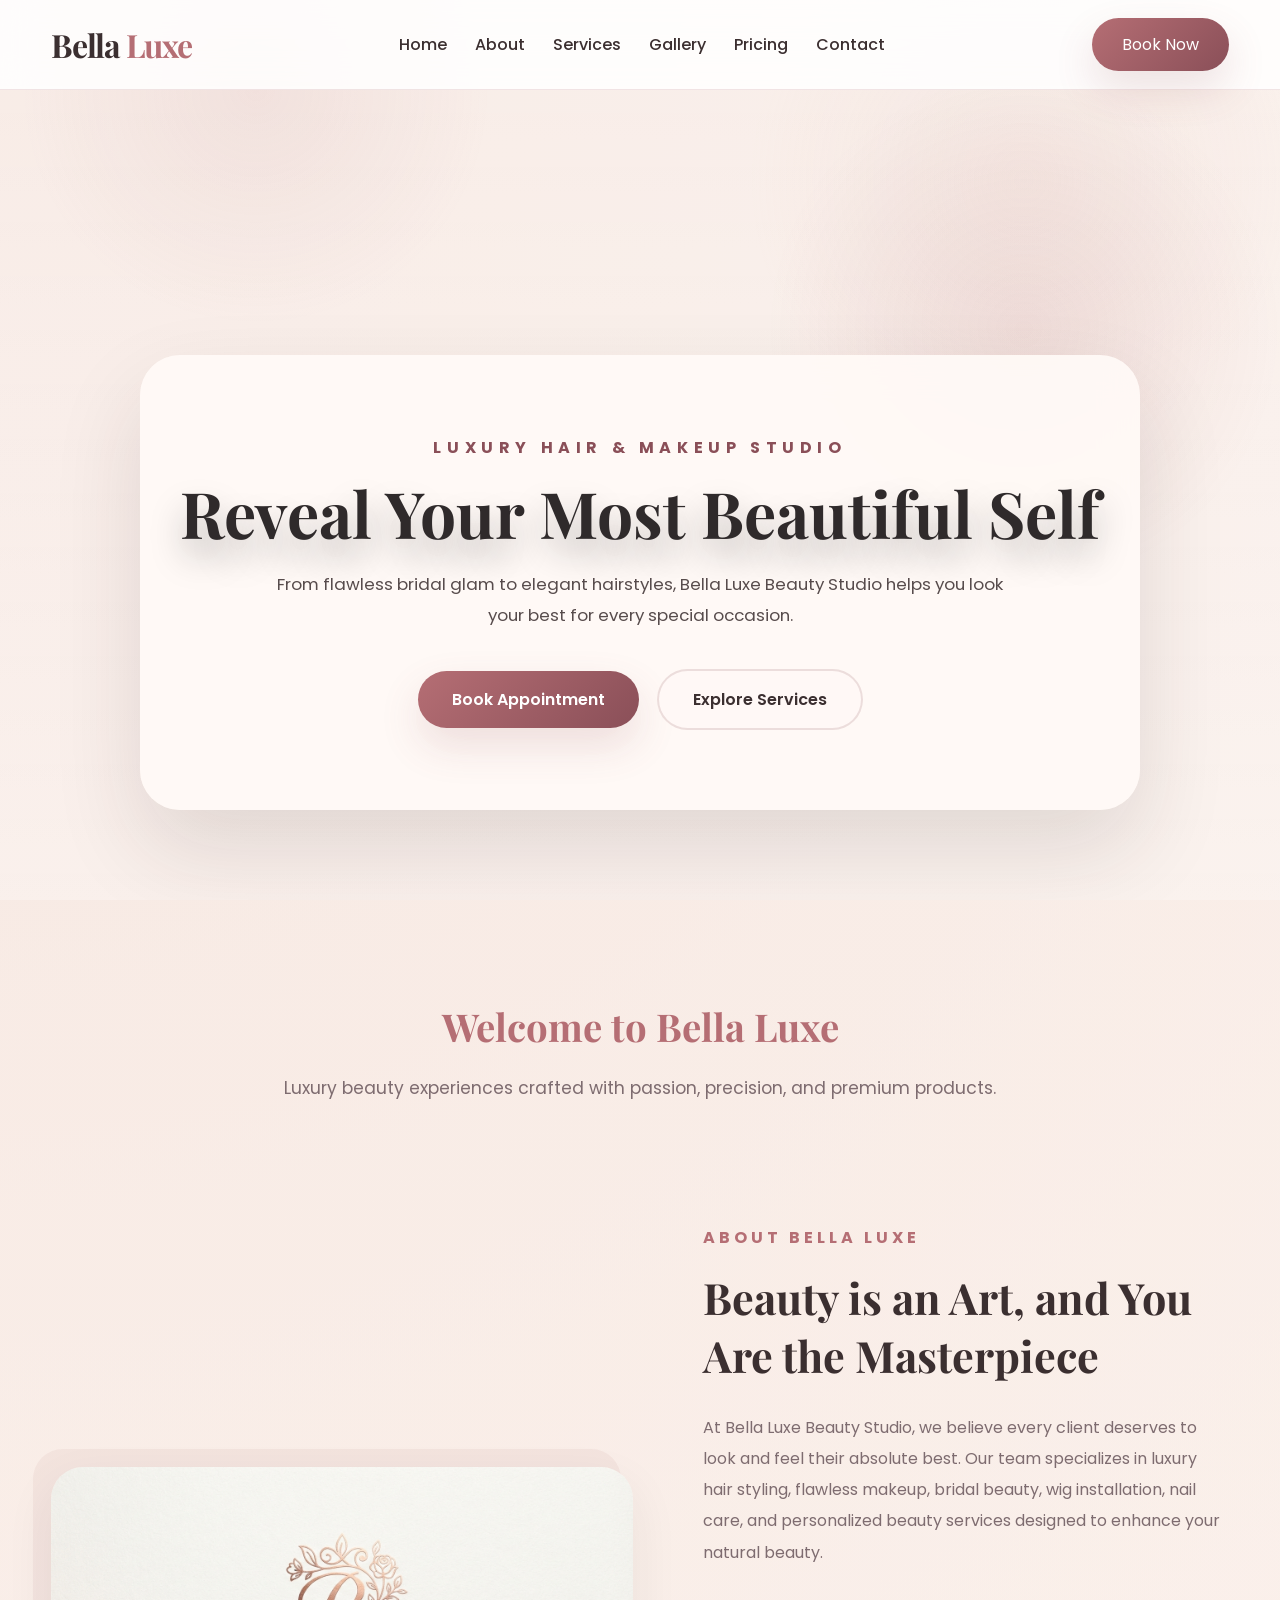
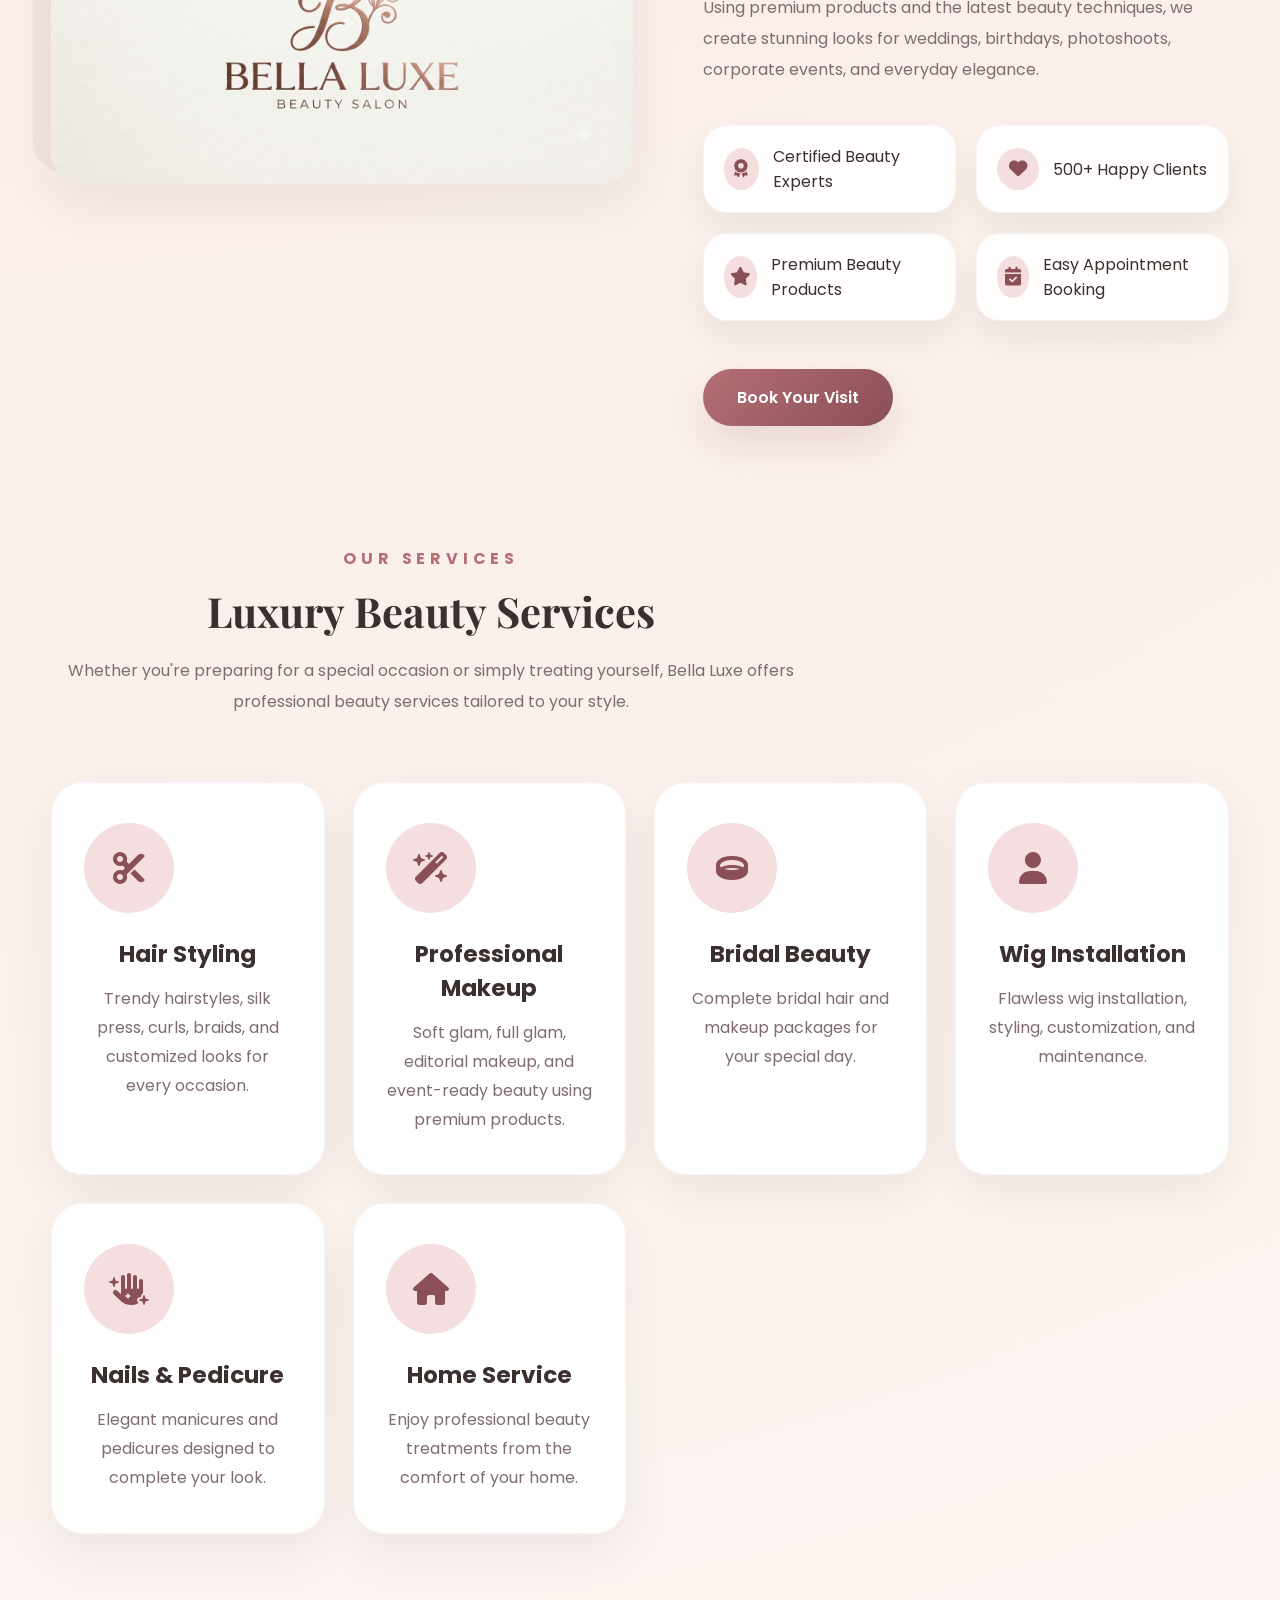
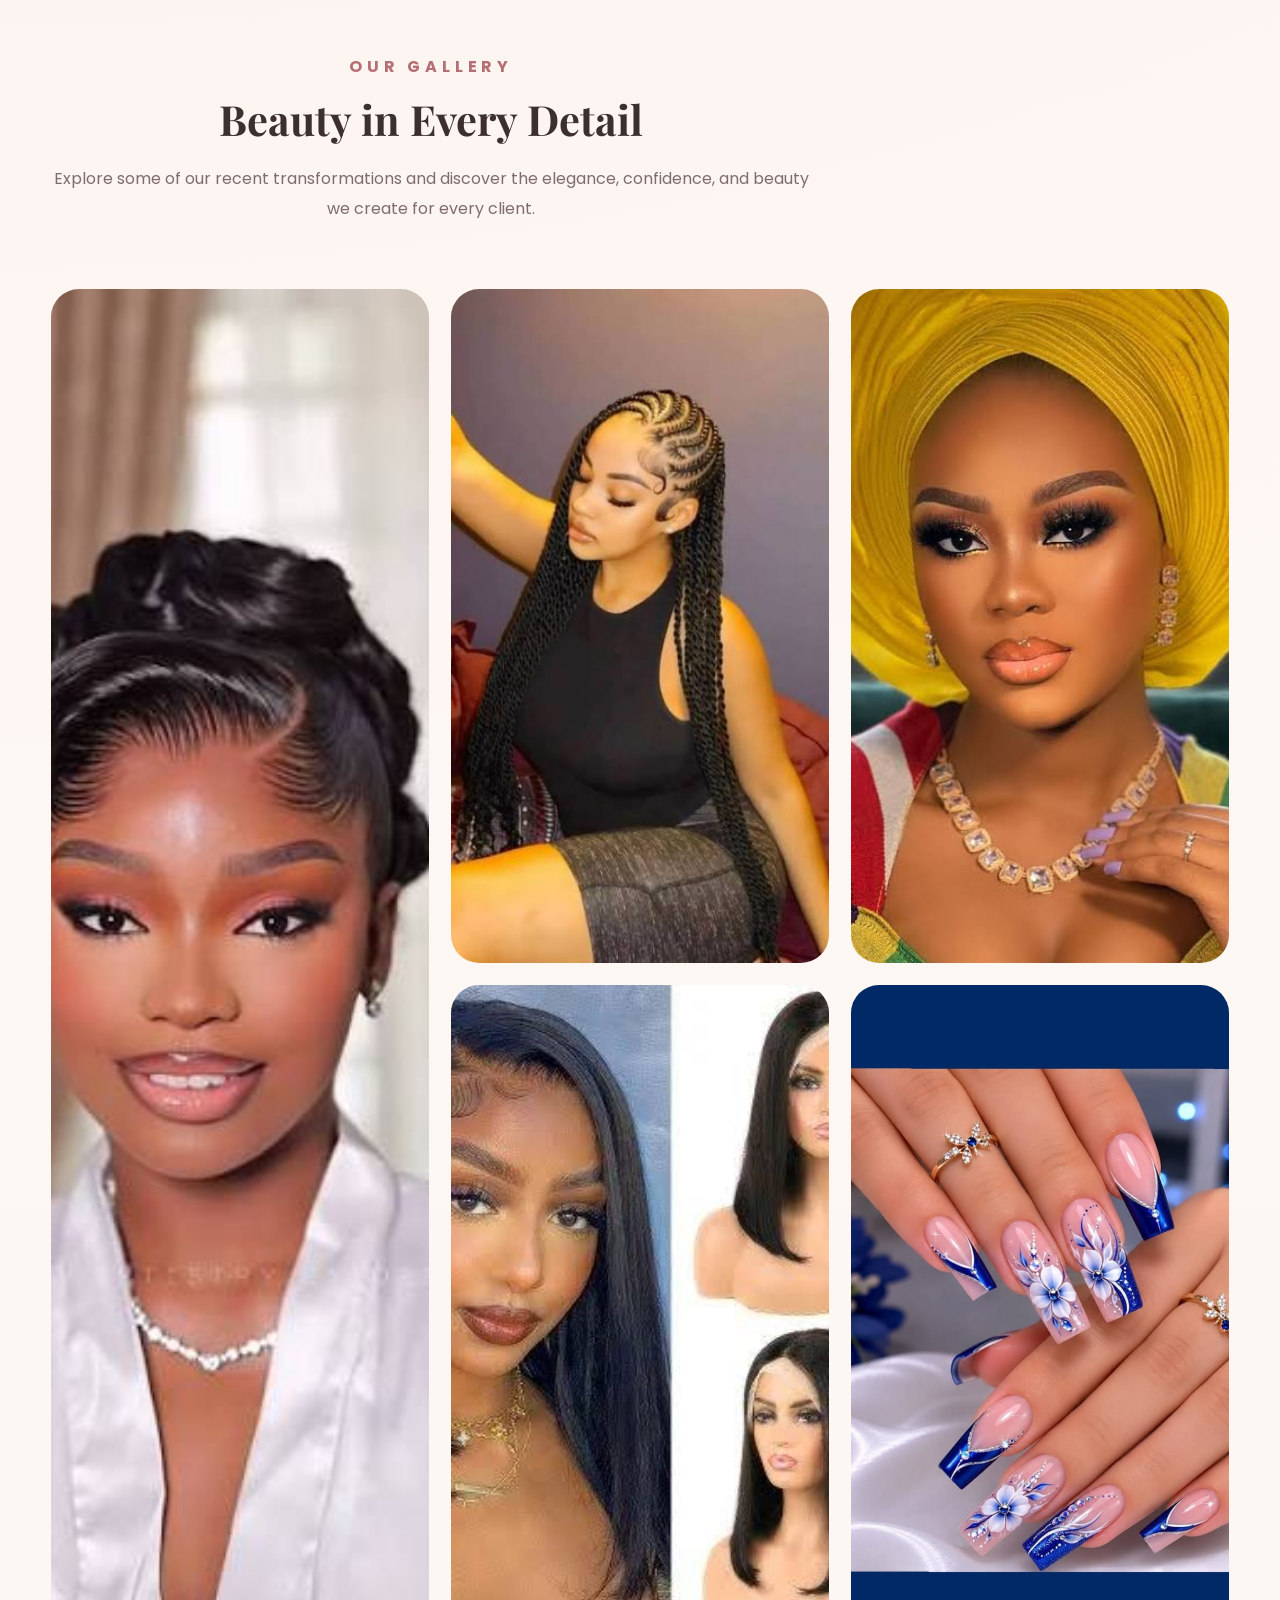
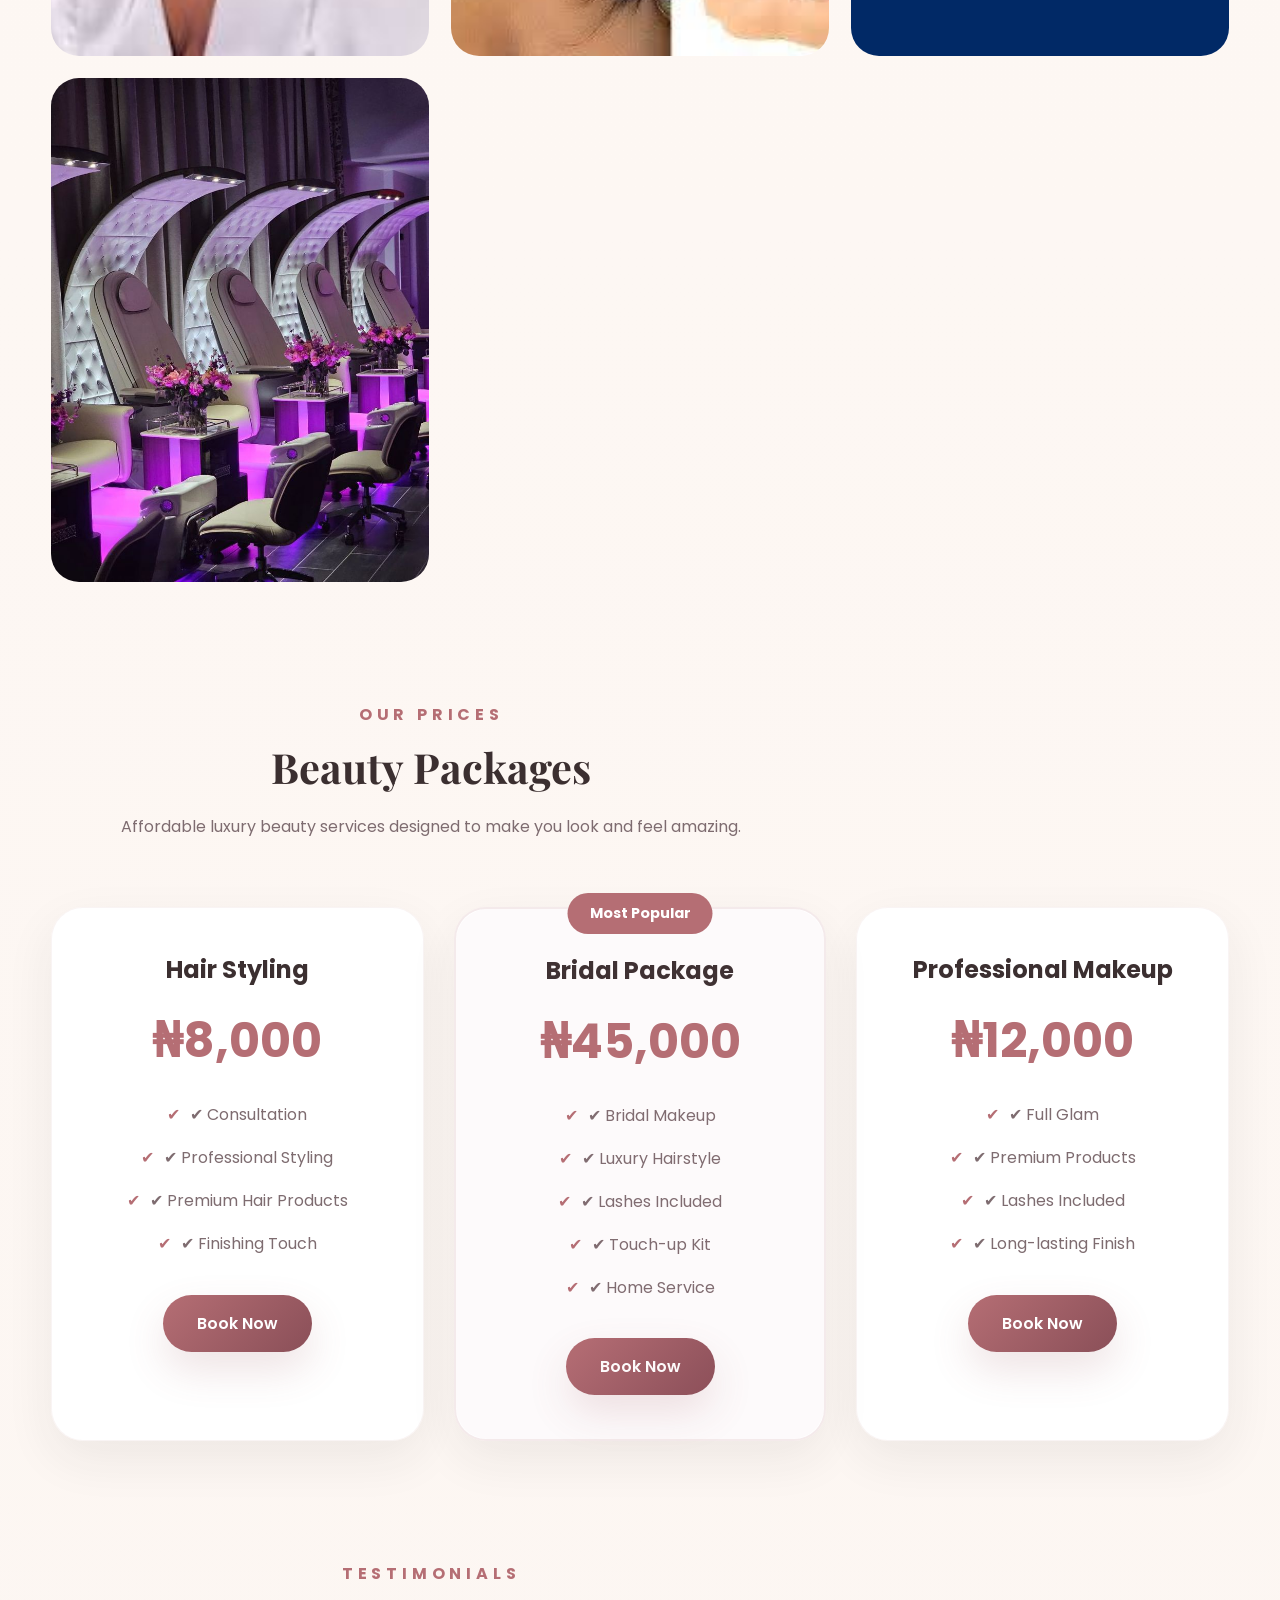
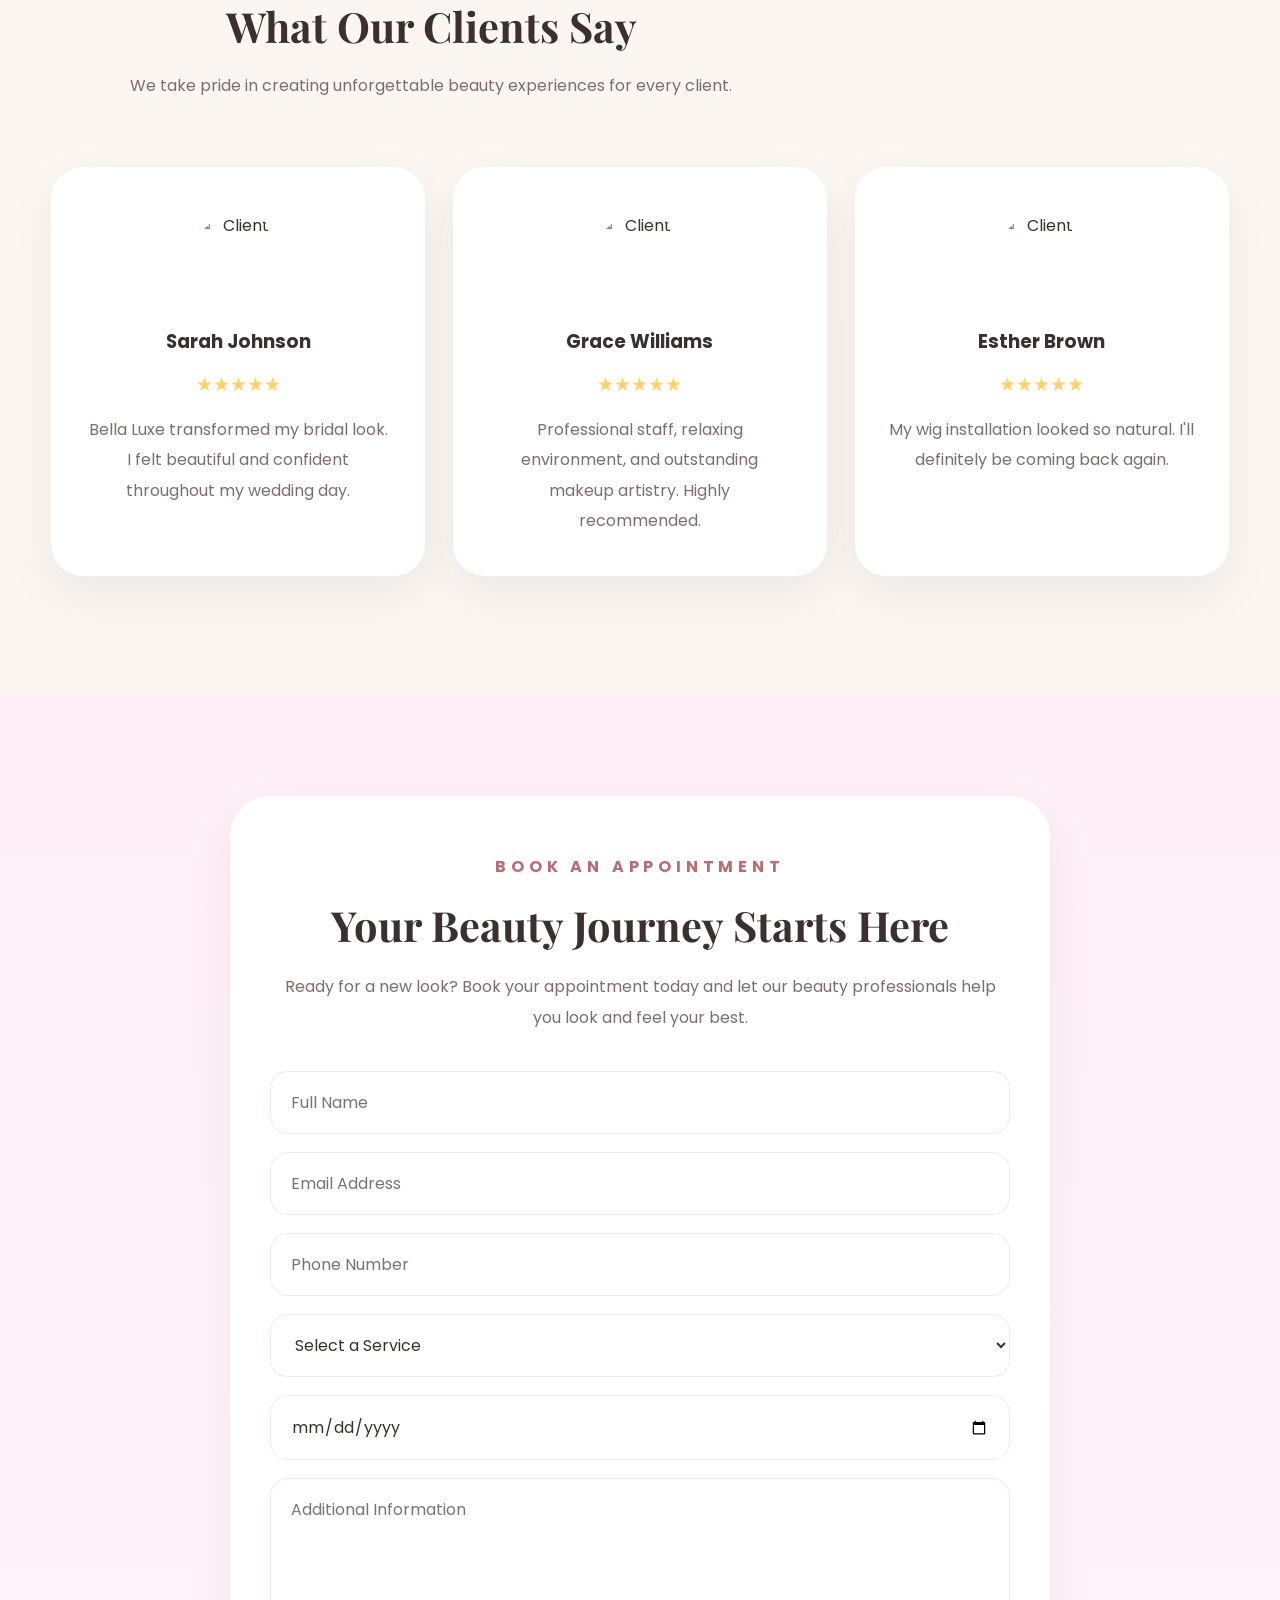
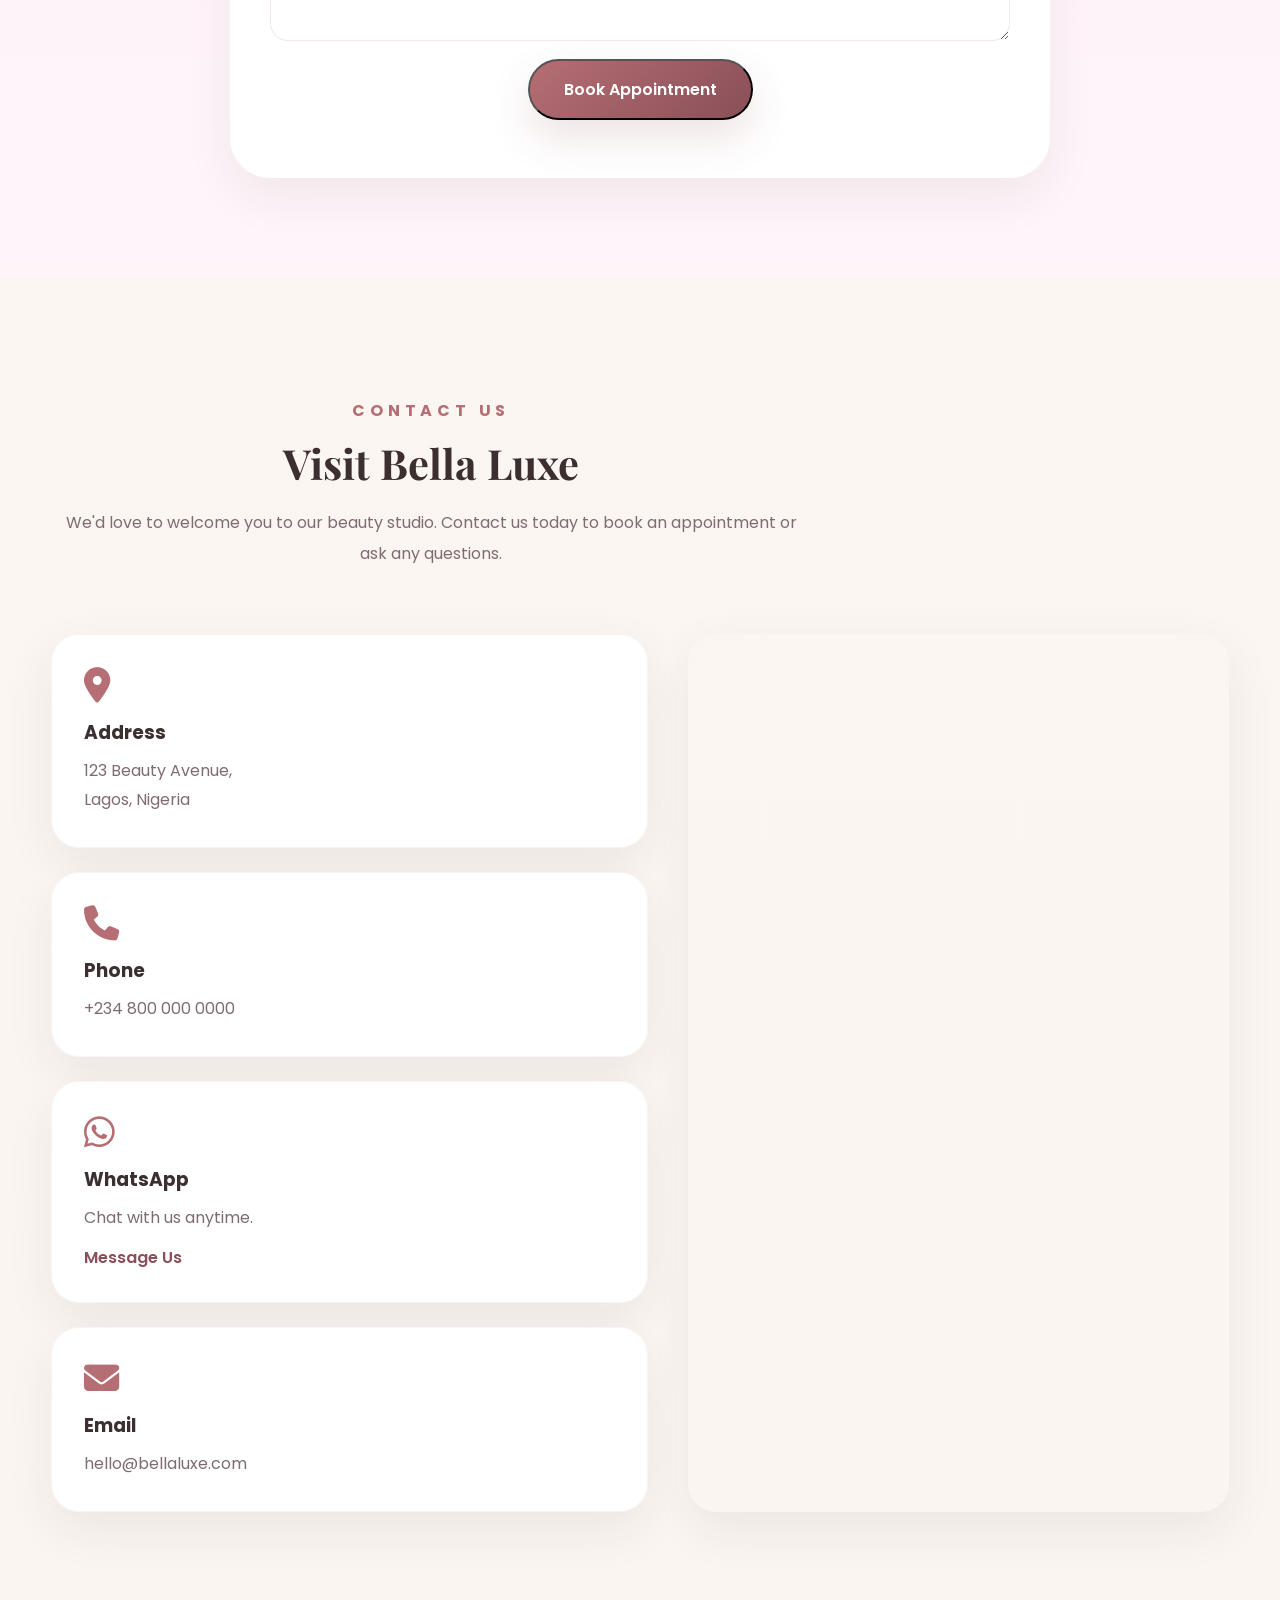
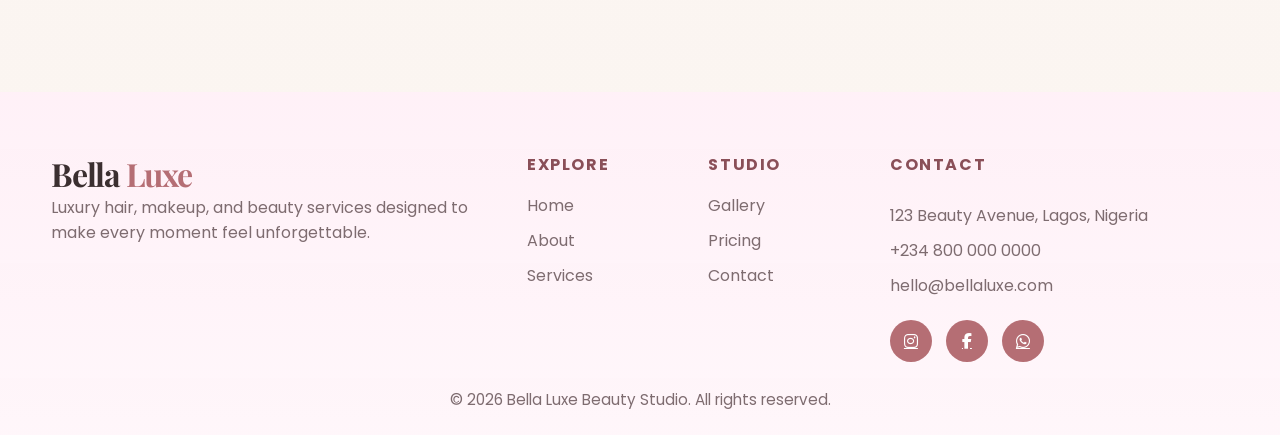
==== index.html @ d99e4353 "Initial commit" ====
<!DOCTYPE html>
<html lang="en">
<head>
    <meta charset="UTF-8">
    <meta name="viewport" content="width=device-width, initial-scale=1.0">

    <title>Bella Luxe Beauty Studio | Hair & Makeup</title>

    <!-- Google Fonts -->
    <link rel="preconnect" href="https://fonts.googleapis.com">
    <link rel="preconnect" href="https://fonts.gstatic.com" crossorigin>

    <link href="https://fonts.googleapis.com/css2?family=Playfair+Display:wght@600;700&family=Poppins:wght@300;400;500;600&display=swap" rel="stylesheet">

    <!-- Font Awesome Icons -->
    <link rel="stylesheet"
    href="https://cdnjs.cloudflare.com/ajax/libs/font-awesome/6.7.2/css/all.min.css">

    <!-- CSS -->
    <link rel="stylesheet" href="css/style.css">
</head>

<body>

<!-- ================= NAVIGATION ================= -->

<header>

<nav class="navbar">

<div class="logo">
    Bella <span>Luxe</span>
</div>

<ul class="nav-links">

<li><a href="index.html">Home</a></li>

<li><a href="about.html">About</a></li>

<li><a href="services.html">Services</a></li>

<li><a href="gallery.html">Gallery</a></li>

<li><a href="pricing.html">Pricing</a></li>

<li><a href="contact.html">Contact</a></li>

</ul>

<a href="contact.html" class="book-btn">
Book Now
</a>

</nav>

</header>

<!-- ================= HERO ================= -->

<section class="hero">

<div class="overlay"></div>

<div class="hero-content">

<h3>Luxury Hair & Makeup Studio</h3>

<h1>
Reveal Your Most Beautiful Self
</h1>

<p>

From flawless bridal glam to elegant hairstyles,
Bella Luxe Beauty Studio helps you look your
best for every special occasion.

</p>

<div class="hero-buttons">

<a href="contact.html" class="btn">
Book Appointment
</a>

<a href="services.html" class="btn-outline">
Explore Services
</a>

</div>

</div>

</section>

<!-- NEXT SECTION STARTS HERE -->

<section class="welcome">

<h2>Welcome to Bella Luxe</h2>

<p>

Luxury beauty experiences crafted with passion,
precision, and premium products.

</p>

</section>

<!-- ================= ABOUT ================= -->

<section class="about">

    <div class="about-image">

        <img src="images/logo.png" alt="Bella Luxe Beauty Studio">

    </div>

    <div class="about-content">

        <h4>ABOUT BELLA LUXE</h4>

        <h2>Beauty is an Art, and You Are the Masterpiece</h2>

        <p>
            At Bella Luxe Beauty Studio, we believe every client deserves to
            look and feel their absolute best. Our team specializes in luxury
            hair styling, flawless makeup, bridal beauty, wig installation,
            nail care, and personalized beauty services designed to enhance
            your natural beauty.
        </p>

        <p>
            Using premium products and the latest beauty techniques, we create
            stunning looks for weddings, birthdays, photoshoots, corporate
            events, and everyday elegance.
        </p>

        <div class="about-features">

            <div class="feature">
                <i class="fa-solid fa-award"></i>
                <span>Certified Beauty Experts</span>
            </div>

            <div class="feature">
                <i class="fa-solid fa-heart"></i>
                <span>500+ Happy Clients</span>
            </div>

            <div class="feature">
                <i class="fa-solid fa-star"></i>
                <span>Premium Beauty Products</span>
            </div>

            <div class="feature">
                <i class="fa-solid fa-calendar-check"></i>
                <span>Easy Appointment Booking</span>
            </div>

        </div>

        <a href="contact.html" class="btn">
            Book Your Visit
        </a>

    </div>

</section>

<!-- ================= SERVICES ================= -->

<section class="services">

    <div class="section-title">

        <h4>OUR SERVICES</h4>

        <h2>Luxury Beauty Services</h2>

        <p>
            Whether you're preparing for a special occasion or simply treating
            yourself, Bella Luxe offers professional beauty services tailored
            to your style.
        </p>

    </div>

    <div class="services-grid">

        <div class="service-card">

            <div class="service-icon">
                <i class="fa-solid fa-scissors"></i>
            </div>

            <h3>Hair Styling</h3>

            <p>
                Trendy hairstyles, silk press, curls, braids, and customized
                looks for every occasion.
            </p>

        </div>

        <div class="service-card">

            <div class="service-icon">
                <i class="fa-solid fa-wand-magic-sparkles"></i>
            </div>

            <h3>Professional Makeup</h3>

            <p>
                Soft glam, full glam, editorial makeup, and event-ready beauty
                using premium products.
            </p>

        </div>

        <div class="service-card">

            <div class="service-icon">
                <i class="fa-solid fa-ring"></i>
            </div>

            <h3>Bridal Beauty</h3>

            <p>
                Complete bridal hair and makeup packages for your special day.
            </p>

        </div>

        <div class="service-card">

            <div class="service-icon">
                <i class="fa-solid fa-user"></i>
            </div>

            <h3>Wig Installation</h3>

            <p>
                Flawless wig installation, styling, customization, and
                maintenance.
            </p>

        </div>

        <div class="service-card">

            <div class="service-icon">
                <i class="fa-solid fa-hand-sparkles"></i>
            </div>

            <h3>Nails & Pedicure</h3>

            <p>
                Elegant manicures and pedicures designed to complete your look.
            </p>

        </div>

        <div class="service-card">

            <div class="service-icon">
                <i class="fa-solid fa-house"></i>
            </div>

            <h3>Home Service</h3>

            <p>
                Enjoy professional beauty treatments from the comfort of your
                home.
            </p>

        </div>

    </div>

</section>

<!-- ================= GALLERY ================= -->

<section class="gallery">

    <div class="section-title">

        <h4>OUR GALLERY</h4>

        <h2>Beauty in Every Detail</h2>

        <p>
            Explore some of our recent transformations and discover the elegance,
            confidence, and beauty we create for every client.
        </p>

    </div>

    <div class="gallery-grid">

        <div class="gallery-item large">
            <img src="images/bridal makeup.jpg" alt="Bridal Makeup">
            <div class="gallery-overlay">
                <h3>Bridal Glam</h3>
            </div>
        </div>

        <div class="gallery-item">
            <img src="images/hair style.jpg" alt="Hair Styling">
            <div class="gallery-overlay">
                <h3>Luxury Hair</h3>
            </div>
        </div>

        <div class="gallery-item">
            <img src="images/bridal makeup 2.jpg" alt="Makeup Artist">
            <div class="gallery-overlay">
                <h3>Soft Glam</h3>
            </div>
        </div>

        <div class="gallery-item">
            <img src="images/wig.jpg" alt="Wig Installation">
            <div class="gallery-overlay">
                <h3>Wig Installation</h3>
            </div>
        </div>

        <div class="gallery-item">
            <img src="images/download (4).jpg" alt="Luxury Nails">
            <div class="gallery-overlay">
                <h3>Nail Care</h3>
            </div>
        </div>

        <div class="gallery-item large">
            <img src="images/Zuluxury Spa in Mission, TX 💜✨️.jpg" alt="Beauty Studio">
            <div class="gallery-overlay">
                <h3>Luxury Experience</h3>
            </div>
        </div>

    </div>

</section>

<!-- ================= PRICING ================= -->

<section class="pricing">

    <div class="section-title">

        <h4>OUR PRICES</h4>

        <h2>Beauty Packages</h2>

        <p>
            Affordable luxury beauty services designed to make you look and feel amazing.
        </p>

    </div>

    <div class="pricing-grid">

        <div class="price-card">

            <h3>Hair Styling</h3>

            <h1>₦8,000</h1>

            <ul>
                <li>✔ Consultation</li>
                <li>✔ Professional Styling</li>
                <li>✔ Premium Hair Products</li>
                <li>✔ Finishing Touch</li>
            </ul>

            <a href="contact.html" class="btn">
                Book Now
            </a>

        </div>

        <div class="price-card featured">

            <span class="popular">Most Popular</span>

            <h3>Bridal Package</h3>

            <h1>₦45,000</h1>

            <ul>
                <li>✔ Bridal Makeup</li>
                <li>✔ Luxury Hairstyle</li>
                <li>✔ Lashes Included</li>
                <li>✔ Touch-up Kit</li>
                <li>✔ Home Service</li>
            </ul>

            <a href="contact.html" class="btn">
                Book Now
            </a>

        </div>

        <div class="price-card">

            <h3>Professional Makeup</h3>

            <h1>₦12,000</h1>

            <ul>
                <li>✔ Full Glam</li>
                <li>✔ Premium Products</li>
                <li>✔ Lashes Included</li>
                <li>✔ Long-lasting Finish</li>
            </ul>

            <a href="contact.html" class="btn">
                Book Now
            </a>

        </div>

    </div>

</section>

<!-- ================= TESTIMONIALS ================= -->

<section class="testimonials">

    <div class="section-title">

        <h4>TESTIMONIALS</h4>

        <h2>What Our Clients Say</h2>

        <p>
            We take pride in creating unforgettable beauty experiences for every client.
        </p>

    </div>

    <div class="testimonial-grid">

        <div class="testimonial-card">

            <img src="https://source.unsplash.com/400x400/?bride,portrait" alt="Client">

            <h3>Sarah Johnson</h3>

            <div class="stars">
                ★★★★★
            </div>

            <p>
                Bella Luxe transformed my bridal look. I felt beautiful and confident throughout my wedding day.
            </p>

        </div>

        <div class="testimonial-card">

            <img src="https://source.unsplash.com/400x400/?makeup,portrait" alt="Client">

            <h3>Grace Williams</h3>

            <div class="stars">
                ★★★★★
            </div>

            <p>
                Professional staff, relaxing environment, and outstanding makeup artistry. Highly recommended.
            </p>

        </div>

        <div class="testimonial-card">

            <img src="https://source.unsplash.com/400x400/?nails,portrait" alt="Client">

            <h3>Esther Brown</h3>

            <div class="stars">
                ★★★★★
            </div>

            <p>
                My wig installation looked so natural. I'll definitely be coming back again.
            </p>

        </div>

    </div>

</section>

<!-- ================= BOOK APPOINTMENT ================= -->

<section class="booking">

    <div class="booking-content">

        <h4>BOOK AN APPOINTMENT</h4>

        <h2>Your Beauty Journey Starts Here</h2>

        <p>
            Ready for a new look? Book your appointment today and let our
            beauty professionals help you look and feel your best.
        </p>

        <form class="booking-form">

            <input
                type="text"
                placeholder="Full Name"
                required
            >

            <input
                type="email"
                placeholder="Email Address"
                required
            >

            <input
                type="tel"
                placeholder="Phone Number"
                required
            >

            <select required>

                <option value="">
                    Select a Service
                </option>

                <option>Hair Styling</option>

                <option>Professional Makeup</option>

                <option>Bridal Package</option>

                <option>Wig Installation</option>

                <option>Nails & Pedicure</option>

            </select>

            <input
                type="date"
                required
            >

            <textarea
                rows="5"
                placeholder="Additional Information"
            ></textarea>

            <button type="submit" class="btn">
                Book Appointment
            </button>

        </form>

    </div>

</section>

<!-- ================= CONTACT ================= -->

<section class="contact">

    <div class="section-title">

        <h4>CONTACT US</h4>

        <h2>Visit Bella Luxe</h2>

        <p>
            We'd love to welcome you to our beauty studio. Contact us today to
            book an appointment or ask any questions.
        </p>

    </div>

    <div class="contact-container">

        <div class="contact-info">

            <div class="contact-card">

                <i class="fa-solid fa-location-dot"></i>

                <h3>Address</h3>

                <p>123 Beauty Avenue,<br>Lagos, Nigeria</p>

            </div>

            <div class="contact-card">

                <i class="fa-solid fa-phone"></i>

                <h3>Phone</h3>

                <p>+234 800 000 0000</p>

            </div>

            <div class="contact-card">

                <i class="fa-brands fa-whatsapp"></i>

                <h3>WhatsApp</h3>

                <p>Chat with us anytime.</p>

                <a href="#">Message Us</a>

            </div>

            <div class="contact-card">

                <i class="fa-solid fa-envelope"></i>

                <h3>Email</h3>

                <p>hello@bellaluxe.com</p>

            </div>

        </div>

        <div class="map">

            <iframe
                src="https://www.google.com/maps/embed?pb=!1m18!1m12!1m3!1d3958.0646451486614!2d3.3696585748259835!3d6.5243794240005325!2m3!1f0!2f0!3f0!3m2!1i1024!2i768!4f13.1!3m3!1m2!1s0x103bf4d6f1b948d7%3A0x9d1f59dcb19a8494!2sVictoria%20Island%2C%20Lagos%2C%20Nigeria!5e0!3m2!1sen!2sus!4v1700000000000!5m2!1sen!2sus"
                loading="lazy"
                referrerpolicy="no-referrer-when-downgrade">
            </iframe>

        </div>

    </div>

</section>

<footer class="footer">
    <div class="footer-container">
        <div class="footer-brand">
            <div class="logo">Bella <span>Luxe</span></div>
            <p>Luxury hair, makeup, and beauty services designed to make every moment feel unforgettable.</p>
        </div>
        <div class="footer-links">
            <div>
                <h4>Explore</h4>
                <a href="index.html">Home</a>
                <a href="about.html">About</a>
                <a href="services.html">Services</a>
            </div>
            <div>
                <h4>Studio</h4>
                <a href="gallery.html">Gallery</a>
                <a href="pricing.html">Pricing</a>
                <a href="contact.html">Contact</a>
            </div>
        </div>
        <div class="footer-contact">
            <h4>Contact</h4>
            <p>123 Beauty Avenue, Lagos, Nigeria</p>
            <p>+234 800 000 0000</p>
            <p>hello@bellaluxe.com</p>
            <div class="social-icons">
                <a href="#" aria-label="Instagram"><i class="fa-brands fa-instagram"></i></a>
                <a href="#" aria-label="Facebook"><i class="fa-brands fa-facebook-f"></i></a>
                <a href="#" aria-label="WhatsApp"><i class="fa-brands fa-whatsapp"></i></a>
            </div>
        </div>
    </div>
    <p class="footer-copy">© 2026 Bella Luxe Beauty Studio. All rights reserved.</p>
</footer>

<script src="js/script.js"></script>

</body>
</html>
---- css/style.css ----
﻿/* ===========================
   BELLA LUXE AESTHETIC STYLES
=========================== */
:root {
    --bg: #fbf5f1;
    --surface: #ffffff;
    --surface-soft: #fff8f3;
    --surface-border: rgba(179, 110, 116, 0.18);
    --text: #3b2f30;
    --text-muted: #7e6c70;
    --accent: #b56e74;
    --accent-soft: #f4dedf;
    --accent-strong: #8a4f58;
    --highlight: #d6b1a6;
    --shadow: 0 18px 50px rgba(47, 36, 37, 0.07);
    --radius: 28px;
    --transition: 0.35s ease;
}

* {
    margin: 0;
    padding: 0;
    box-sizing: border-box;
}

html {
    scroll-behavior: smooth;
}

body {
    min-height: 100vh;
    font-family: 'Poppins', sans-serif;
    color: var(--text);
    overflow-x: hidden;
    background: radial-gradient(circle at top left, rgba(245, 229, 222, 0.9), transparent 40%),
                linear-gradient(180deg, #fff9f5 0%, #fbf5f1 100%);
}

img {
    max-width: 100%;
    display: block;
}

a {
    color: inherit;
}

button,
input,
textarea,
select {
    font: inherit;
}

body::before {
    content: '';
    position: fixed;
    inset: 0;
    background: radial-gradient(circle at 20% 10%, rgba(181, 110, 116, 0.12), transparent 18%),
                radial-gradient(circle at 80% 20%, rgba(214, 177, 166, 0.16), transparent 22%);
    pointer-events: none;
    z-index: -1;
}

/* ===========================
   HEADER
=========================== */

header {
    position: fixed;
    inset: 0 0 auto 0;
    z-index: 999;
    width: 100%;
    background: rgba(255, 255, 255, 0.88);
    backdrop-filter: blur(16px);
    border-bottom: 1px solid rgba(179, 110, 116, 0.18);
}

.navbar {
    width: min(1180px, 92%);
    margin: auto;
    display: flex;
    align-items: center;
    justify-content: space-between;
    gap: 24px;
    padding: 18px 0;
}

.logo {
    font-family: 'Playfair Display', serif;
    font-size: 2rem;
    font-weight: 700;
    letter-spacing: -.04em;
}

.logo span {
    color: var(--accent);
}

.nav-links {
    display: flex;
    gap: 28px;
    list-style: none;
    align-items: center;
}

.nav-links a {
    color: var(--text);
    text-decoration: none;
    font-weight: 500;
    transition: color var(--transition);
}

.nav-links a:hover,
.nav-links a:focus {
    color: var(--accent);
}

.book-btn {
    display: inline-flex;
    align-items: center;
    justify-content: center;
    padding: 14px 30px;
    background: linear-gradient(135deg, var(--accent), var(--accent-strong));
    color: #fff;
    border-radius: 999px;
    text-decoration: none;
    box-shadow: 0 18px 40px rgba(147, 79, 88, 0.16);
    transition: transform var(--transition), box-shadow var(--transition);
}

.book-btn:hover {
    transform: translateY(-2px);
    box-shadow: 0 24px 48px rgba(147, 79, 88, 0.2);
}

.menu-btn {
    display: none;
    font-size: 1.9rem;
    color: var(--accent);
    cursor: pointer;
}

/* ===========================
   HERO
=========================== */

.hero {
    min-height: calc(100vh - 86px);
    margin-top: 86px;
    position: relative;
    display: grid;
    place-items: center;
    background: linear-gradient(180deg, rgba(255,255,255,0.22), rgba(255,255,255,0.28)),
                url('https://images.unsplash.com/photo-1494790108377-be9c29b29330?auto=format&fit=crop&w=1600&q=80') center/cover no-repeat;
    overflow: hidden;
}

.hero::after {
    content: '';
    position: absolute;
    inset: 0;
    background: radial-gradient(circle at 80% 30%, rgba(181, 110, 116, 0.14), transparent 22%);
}

.hero-content {
    position: relative;
    z-index: 2;
    width: min(1000px, 92%);
    text-align: center;
    color: #2f2a2b;
    padding: 80px 36px;
    border-radius: 40px;
    backdrop-filter: blur(18px);
    background: rgba(255, 250, 247, 0.92);
    box-shadow: 0 40px 90px rgba(47, 36, 37, 0.12);
}

.hero h3 {
    font-size: 1rem;
    letter-spacing: 0.35em;
    text-transform: uppercase;
    margin-bottom: 20px;
    color: var(--accent-strong);
}

.hero h1 {
    font-family: 'Playfair Display', serif;
    font-size: clamp(3rem, 5vw, 5.4rem);
    line-height: 1.02;
    margin-bottom: 24px;
    text-shadow: 0 18px 35px rgba(0,0,0,.28);
}

.hero p {
    font-size: 1.05rem;
    max-width: 760px;
    margin: 0 auto 38px;
    color: rgba(59, 47, 48, 0.86);
    line-height: 1.85;
}

.hero-buttons {
    display: flex;
    justify-content: center;
    align-items: center;
    gap: 18px;
    flex-wrap: wrap;
}

.btn,
.btn-outline {
    display: inline-flex;
    align-items: center;
    justify-content: center;
    padding: 16px 34px;
    border-radius: 999px;
    font-weight: 600;
    transition: all var(--transition);
    text-decoration: none;
}

.btn {
    background: linear-gradient(135deg, var(--accent), var(--accent-strong));
    color: #fff;
    box-shadow: 0 18px 40px rgba(147, 79, 88, 0.16);
}

.btn:hover {
    transform: translateY(-2px);
}

.btn-outline {
    border: 2px solid rgba(149, 96, 102, 0.18);
    color: var(--text);
    background: rgba(255, 249, 246, 0.88);
}

.btn-outline:hover {
    background: rgba(255,255,255,0.95);
    color: var(--accent-strong);
}

/* ===========================
   WELCOME
=========================== */

.welcome {
    width: min(1180px, 90%);
    max-width: 1100px;
    margin: 100px auto 0;
    text-align: center;
}

.welcome h2 {
    font-family: 'Playfair Display', serif;
    font-size: clamp(2.4rem, 3vw, 3.2rem);
    color: var(--accent);
    margin-bottom: 20px;
}

.welcome p {
    max-width: 720px;
    margin: 0 auto;
    font-size: 1.08rem;
    color: var(--text-muted);
    line-height: 1.9;
}

/* ===========================
   ABOUT
=========================== */

.about {
    width: min(1180px, 92%);
    margin: 120px auto;
    display: grid;
    grid-template-columns: 1.05fr 0.95fr;
    gap: 70px;
    align-items: center;
}

.about-image {
    position: relative;
}

.about-image::before {
    content: '';
    position: absolute;
    inset: -18px 12px 12px -18px;
    background: rgba(179, 110, 116, 0.08);
    border-radius: 30px;
    z-index: -1;
}

.about-image img {
    width: 100%;
    border-radius: 32px;
    object-fit: cover;
    box-shadow: var(--shadow);
}

.about-content h4 {
    color: var(--accent);
    letter-spacing: 0.25em;
    margin-bottom: 18px;
    text-transform: uppercase;
}

.about-content h2 {
    font-family: 'Playfair Display', serif;
    font-size: clamp(2.7rem, 3vw, 3.6rem);
    margin-bottom: 28px;
}

.about-content p {
    margin-bottom: 24px;
    color: var(--text-muted);
    line-height: 1.95;
}

.about-features {
    display: grid;
    grid-template-columns: repeat(2, minmax(0, 1fr));
    gap: 20px;
    margin: 40px 0;
}

.feature {
    display: flex;
    align-items: center;
    gap: 14px;
    background: rgba(255, 255, 255, 0.88);
    border: 1px solid rgba(179, 110, 116, 0.08);
    border-radius: 24px;
    padding: 18px 20px;
    box-shadow: 0 16px 34px rgba(0, 0, 0, 0.06);
}

.feature i {
    width: 42px;
    height: 42px;
    display: grid;
    place-items: center;
    border-radius: 50%;
    background: var(--accent-soft);
    color: var(--accent-strong);
    font-size: 1.15rem;
}

.about-content .btn {
    margin-top: 8px;
}

/* ===========================
   SERVICES
=========================== */

.services {
    width: min(1180px, 92%);
    margin: 120px auto;
}

.section-title {
    text-align: center;
    max-width: 760px;
    margin: auto 0 65px;
}

.section-title h4 {
    color: var(--accent);
    letter-spacing: 0.3em;
    text-transform: uppercase;
    margin-bottom: 12px;
}

.section-title h2 {
    font-family: 'Playfair Display', serif;
    font-size: clamp(2.6rem, 3vw, 3.4rem);
    margin-bottom: 18px;
}

.section-title p {
    color: var(--text-muted);
    line-height: 1.9;
}

.services-grid {
    display: grid;
    grid-template-columns: repeat(auto-fit, minmax(260px, 1fr));
    gap: 28px;
}

.service-card {
    background: rgba(255,255,255,0.92);
    padding: 40px 32px;
    border-radius: 32px;
    text-align: center;
    border: 1px solid rgba(179, 110, 116, 0.08);
    box-shadow: var(--shadow);
    transition: transform var(--transition), box-shadow var(--transition);
}

.service-card:hover {
    transform: translateY(-10px);
    box-shadow: 0 30px 70px rgba(0, 0, 0, 0.12);
}

.service-icon {
    width: 90px;
    height: 90px;
    margin: auto 0 24px;
    border-radius: 50%;
    background: var(--accent-soft);
    display: grid;
    place-items: center;
}

.service-icon i {
    color: var(--accent-strong);
    font-size: 2rem;
}

.service-card h3 {
    margin-bottom: 14px;
    font-size: 1.45rem;
}

.service-card p {
    color: var(--text-muted);
    line-height: 1.8;
}

/* ===========================
   GALLERY
=========================== */

.gallery {
    width: min(1180px, 92%);
    margin: 120px auto;
}

.gallery-grid {
    display: grid;
    grid-template-columns: repeat(3, minmax(0, 1fr));
    gap: 22px;
}

.gallery-item {
    position: relative;
    overflow: hidden;
    border-radius: 28px;
    min-height: 320px;
    background: linear-gradient(180deg, rgba(255,255,255,0.08), rgba(255,255,255,0.02));
}

.gallery-item.large {
    grid-row: span 2;
}

.gallery-item img {
    width: 100%;
    height: 100%;
    object-fit: cover;
    transition: transform 0.7s ease;
}

.gallery-overlay {
    position: absolute;
    inset: 0;
    display: grid;
    place-items: center;
    background: linear-gradient(180deg, rgba(179, 110, 116, 0.08), rgba(179, 110, 116, 0.45));
    opacity: 0;
    transition: opacity 0.35s ease;
}

.gallery-overlay h3 {
    color: #fff;
    font-family: 'Playfair Display', serif;
    font-size: 1.8rem;
    text-align: center;
    padding: 0 16px;
}

.gallery-item:hover img {
    transform: scale(1.12);
}

.gallery-item:hover .gallery-overlay {
    opacity: 1;
}

/* ===========================
   PRICING
=========================== */

.pricing {
    width: min(1180px, 92%);
    margin: 120px auto;
}

.pricing-grid {
    display: grid;
    grid-template-columns: repeat(auto-fit, minmax(260px, 1fr));
    gap: 30px;
}

.price-card {
    background: rgba(255,255,255,0.96);
    padding: 44px 36px;
    border-radius: 32px;
    text-align: center;
    border: 1px solid rgba(179, 110, 116, 0.08);
    box-shadow: var(--shadow);
    transition: transform var(--transition), box-shadow var(--transition);
}

.price-card:hover {
    transform: translateY(-10px);
    box-shadow: 0 32px 72px rgba(0, 0, 0, 0.12);
}

.price-card h3 {
    font-size: 1.5rem;
    margin-bottom: 18px;
}

.price-card h1 {
    color: var(--accent);
    font-size: 3rem;
    margin-bottom: 24px;
}

.price-card ul {
    list-style: none;
    margin-bottom: 36px;
    padding: 0;
}

.price-card ul li {
    margin: 14px 0;
    color: var(--text-muted);
    line-height: 1.8;
}

.price-card ul li::before {
    content: '✔';
    color: var(--accent);
    margin-right: 10px;
}

.featured {
    position: relative;
    border: 2px solid rgba(179, 110, 116, 0.14);
}

.featured::before {
    content: '';
    position: absolute;
    inset: 0;
    border-radius: inherit;
    background: rgba(179, 110, 116, 0.03);
    pointer-events: none;
}

.popular {
    position: absolute;
    top: -16px;
    left: 50%;
    transform: translateX(-50%);
    background: var(--accent);
    color: white;
    padding: 10px 22px;
    border-radius: 999px;
    font-size: 0.9rem;
    font-weight: 700;
}

/* ===========================
   TESTIMONIALS
=========================== */

.testimonials {
    width: min(1180px, 92%);
    margin: 120px auto;
}

.testimonial-grid {
    display: grid;
    grid-template-columns: repeat(auto-fit, minmax(280px, 1fr));
    gap: 28px;
}

.testimonial-card {
    background: rgba(255,255,255,0.95);
    padding: 40px 34px;
    border-radius: 32px;
    text-align: center;
    box-shadow: var(--shadow);
    transition: transform var(--transition), box-shadow var(--transition);
}

.testimonial-card:hover {
    transform: translateY(-8px);
    box-shadow: 0 26px 62px rgba(0, 0, 0, 0.12);
}

.testimonial-card img {
    width: 100px;
    height: 100px;
    border-radius: 50%;
    object-fit: cover;
    margin: 0 auto 20px;
    border: 6px solid rgba(255,255,255,0.75);
}

.testimonial-card h3 {
    margin-bottom: 14px;
}

.stars {
    color: #ffd166;
    font-size: 1.2rem;
    margin-bottom: 16px;
}

.testimonial-card p {
    color: var(--text-muted);
    line-height: 1.9;
}

/* ===========================
   BOOKING
=========================== */

.booking {
    background: linear-gradient(180deg, rgba(255, 239, 247, 0.9), rgba(255, 245, 250, 0.9));
    padding: 100px 0;
}

.booking-content {
    width: min(820px, 92%);
    margin: auto;
    text-align: center;
    background: rgba(255,255,255,0.94);
    border-radius: 40px;
    padding: 58px 40px;
    box-shadow: var(--shadow);
}

.booking-content h4 {
    color: var(--accent);
    letter-spacing: 0.3em;
    text-transform: uppercase;
    margin-bottom: 18px;
}

.booking-content h2 {
    font-family: 'Playfair Display', serif;
    font-size: clamp(2.6rem, 3vw, 3.4rem);
    margin-bottom: 20px;
}

.booking-content p {
    color: var(--text-muted);
    margin-bottom: 38px;
    line-height: 1.9;
}

.booking-form {
    display: grid;
    gap: 18px;
}

.booking-form input,
.booking-form select,
.booking-form textarea {
    width: 100%;
    padding: 18px 20px;
    background: #fff;
    border: 1px solid rgba(179, 110, 116, 0.16);
    border-radius: 18px;
    color: var(--text);
    outline: none;
    transition: border-color var(--transition), box-shadow var(--transition);
}

.booking-form input:focus,
.booking-form select:focus,
.booking-form textarea:focus {
    border-color: rgba(179, 110, 116, 0.4);
    box-shadow: 0 0 0 4px rgba(179, 110, 116, 0.08);
}

.booking-form textarea {
    min-height: 150px;
    resize: vertical;
}

.booking-form button {
    width: fit-content;
    justify-self: center;
}

/* ===========================
   CONTACT
=========================== */

.contact {
    width: min(1180px, 92%);
    margin: 120px auto 180px;
}

.contact-container {
    display: grid;
    grid-template-columns: 1.05fr 0.95fr;
    gap: 40px;
}

.contact-info {
    display: grid;
    gap: 24px;
}

.contact-card {
    background: rgba(255,255,255,0.96);
    padding: 32px;
    border-radius: 28px;
    box-shadow: var(--shadow);
    border: 1px solid rgba(179, 110, 116, 0.08);
}

.contact-card i {
    color: var(--accent);
    font-size: 2.2rem;
    margin-bottom: 16px;
}

.contact-card h3 {
    margin-bottom: 10px;
}

.contact-card p {
    color: var(--text-muted);
    line-height: 1.8;
}

.contact-card a {
    display: inline-block;
    margin-top: 12px;
    color: var(--accent-strong);
    text-decoration: none;
    font-weight: 600;
}

.map iframe {
    width: 100%;
    height: 100%;
    min-height: 520px;
    border: 0;
    border-radius: 28px;
    box-shadow: var(--shadow);
}

/* ===========================
   ANIMATIONS
=========================== */

header.sticky {
    box-shadow: 0 18px 45px rgba(0, 0, 0, 0.1);
}

.about,
.services,
.gallery,
.pricing,
.testimonials,
.booking,
.contact {
    opacity: 0;
    transform: translateY(40px);
    transition: opacity 0.8s ease, transform 0.8s ease;
}

.show {
    opacity: 1;
    transform: translateY(0);
}

/* ===========================
   RESPONSIVE
=========================== */

@media (max-width: 1024px) {
    .about,
    .contact-container,
    .hero-content,
    .booking-content {
        width: min(1000px, 94%);
    }
}

@media (max-width: 900px) {
    .navbar {
        width: 94%;
    }

    .about,
    .contact-container,
    .pricing-grid,
    .services-grid,
    .testimonial-grid,
    .gallery-grid {
        grid-template-columns: 1fr;
    }

    .about {
        margin: 90px auto 0;
    }

    .about-content {
        text-align: center;
    }

    .about-features,
    .booking-form {
        gap: 16px;
    }
}

@media (max-width: 768px) {
    header {
        position: relative;
    }

    .hero {
        min-height: 80vh;
    }

    .hero-content {
        padding: 50px 24px;
        border-radius: 28px;
    }

    .nav-links {
        position: fixed;
        inset: 86px 0 auto 0;
        display: none;
        flex-direction: column;
        gap: 0;
        padding: 28px 24px;
        background: rgba(255,255,255,0.97);
        border-top: 1px solid rgba(179, 110, 116, 0.12);
        box-shadow: 0 18px 40px rgba(0,0,0,0.12);
    }

    .nav-links.show {
        display: flex;
    }

    .nav-links li {
        margin: 0;
    }

    .nav-links a {
        padding: 16px 0;
        border-bottom: 1px solid rgba(179, 110, 116, 0.08);
    }

    .book-btn {
        display: none;
    }

    .menu-btn {
        display: block;
    }

    .gallery-grid {
        gap: 18px;
    }

    .map iframe {
        min-height: 320px;
    }
}

@media (max-width: 580px) {
    .hero h1 {
        font-size: clamp(2.6rem, 10vw, 3.3rem);
    }

    .hero p,
    .section-title p,
    .about-content p,
    .testimonial-card p,
    .booking-content p,
    .contact-card p {
        font-size: 0.98rem;
    }

    .hero-buttons,
    .booking-form {
        gap: 14px;
    }
}

/* ===========================
   FOOTER
=========================== */

.footer {
    background: linear-gradient(180deg, rgba(255, 240, 247, 0.95), rgba(255, 246, 250, 0.96));
    padding: 60px 0 24px;
}

.footer-container {
    width: min(1180px, 92%);
    margin: auto;
    display: grid;
    grid-template-columns: 1.2fr 0.9fr 0.9fr;
    gap: 24px;
    align-items: start;
}

.footer-brand p,
.footer-contact p,
.footer-links a {
    color: var(--text-muted);
}

.footer-links {
    display: grid;
    grid-template-columns: repeat(2, minmax(0, 1fr));
    gap: 24px;
}

.footer-links h4,
.footer-contact h4 {
    color: var(--accent-strong);
    margin-bottom: 16px;
    font-size: 1rem;
    letter-spacing: 0.1em;
    text-transform: uppercase;
}

.footer-links a {
    display: block;
    margin-bottom: 10px;
    text-decoration: none;
    transition: color var(--transition);
}

.footer-links a:hover {
    color: var(--accent);
}

.footer-contact {
    display: grid;
    gap: 10px;
}

.social-icons {
    display: flex;
    gap: 14px;
    margin-top: 12px;
}

.social-icons a {
    display: inline-flex;
    align-items: center;
    justify-content: center;
    width: 42px;
    height: 42px;
    color: #fff;
    background: var(--accent);
    border-radius: 50%;
    transition: transform var(--transition), background var(--transition);
}

.social-icons a:hover {
    transform: translateY(-2px);
    background: var(--accent-strong);
}

.footer-copy {
    width: min(1180px, 92%);
    margin: 26px auto 0;
    text-align: center;
    color: var(--text-muted);
    font-size: 0.95rem;
}

@media (max-width: 900px) {
    .footer-container {
        grid-template-columns: 1fr;
    }
}
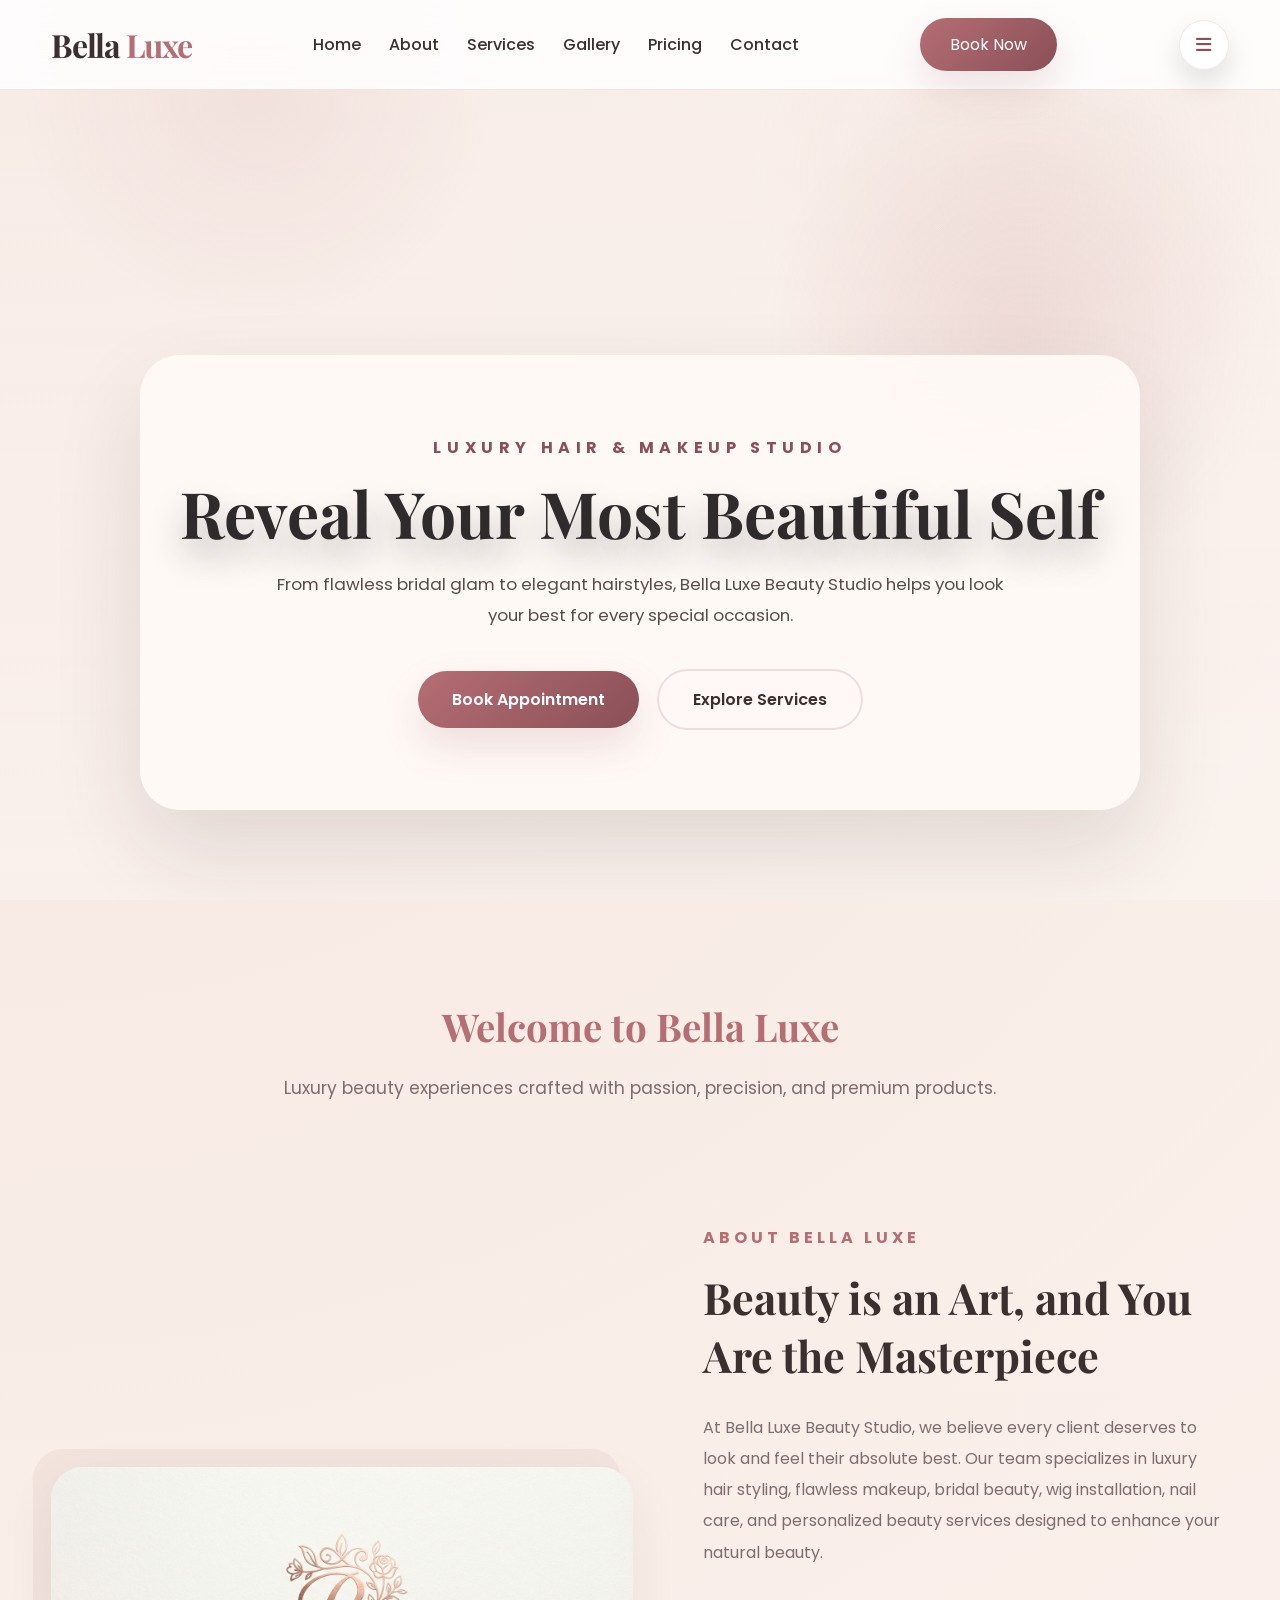
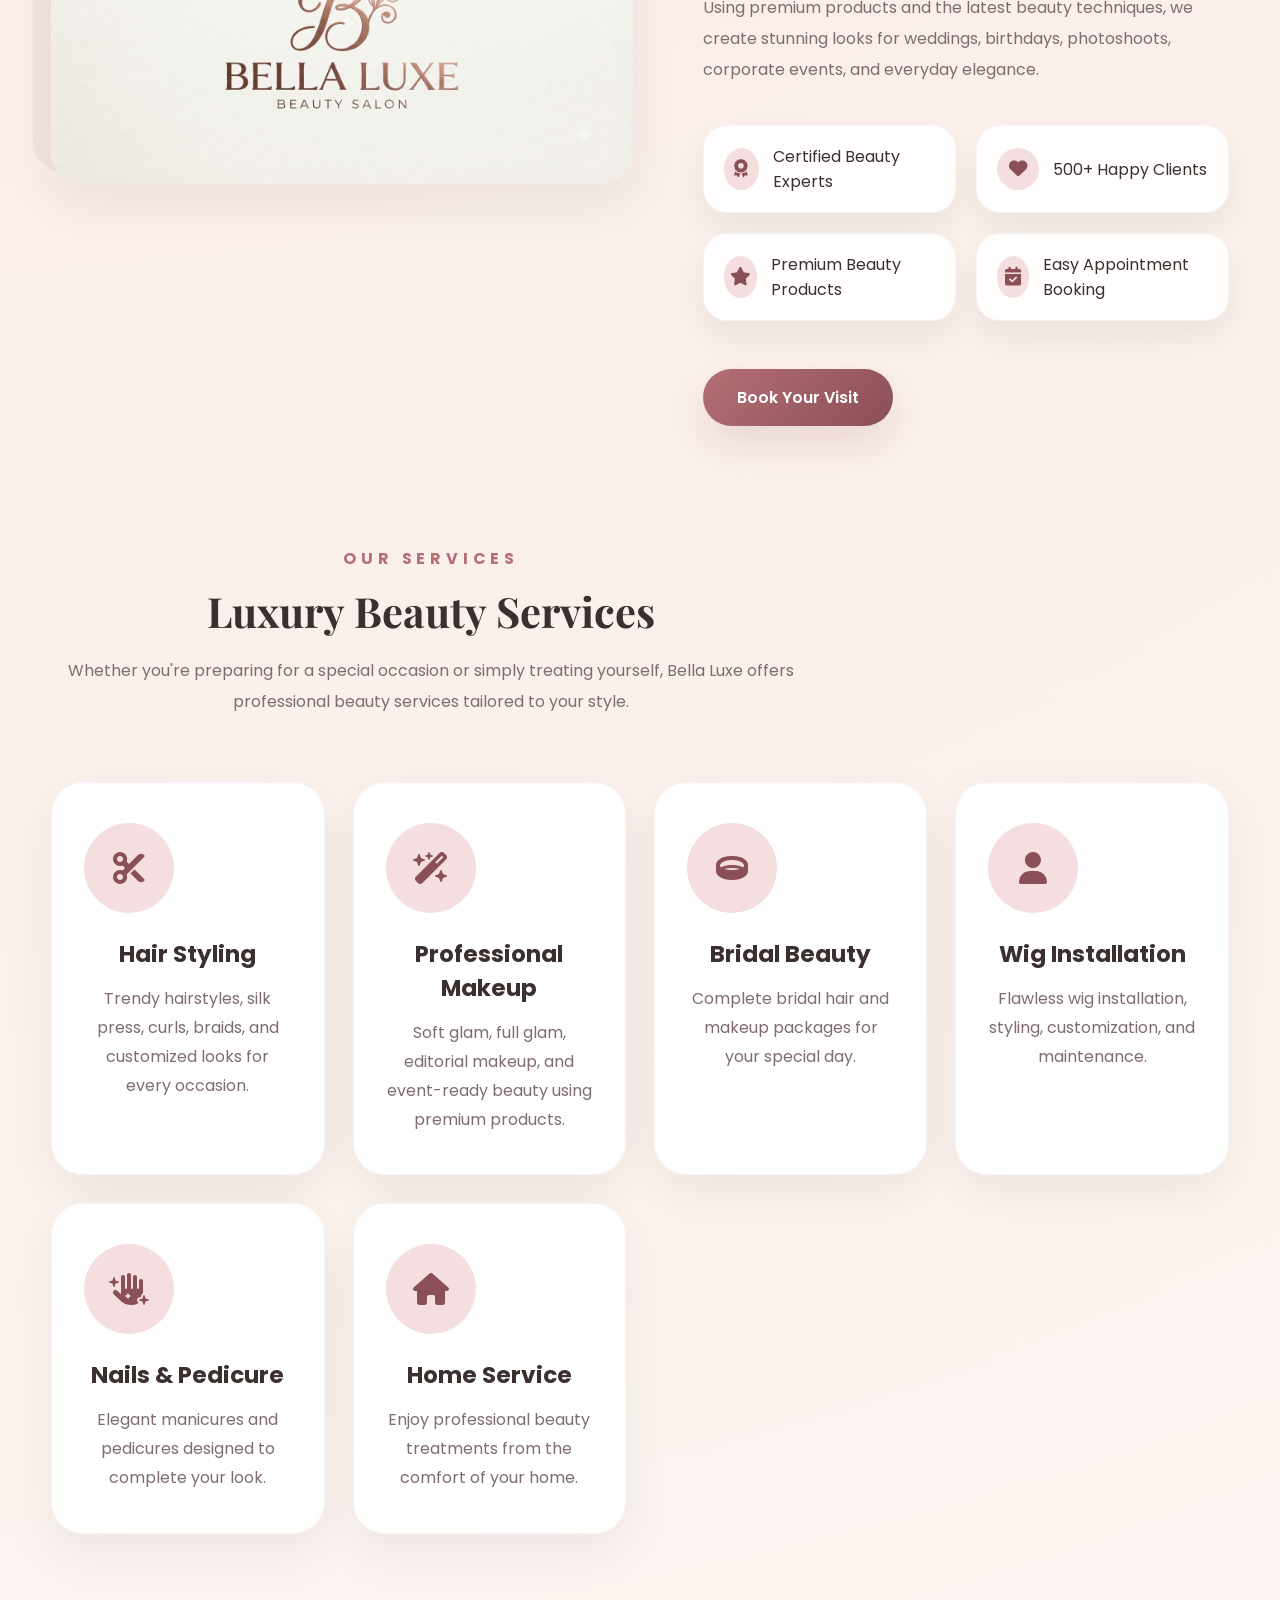
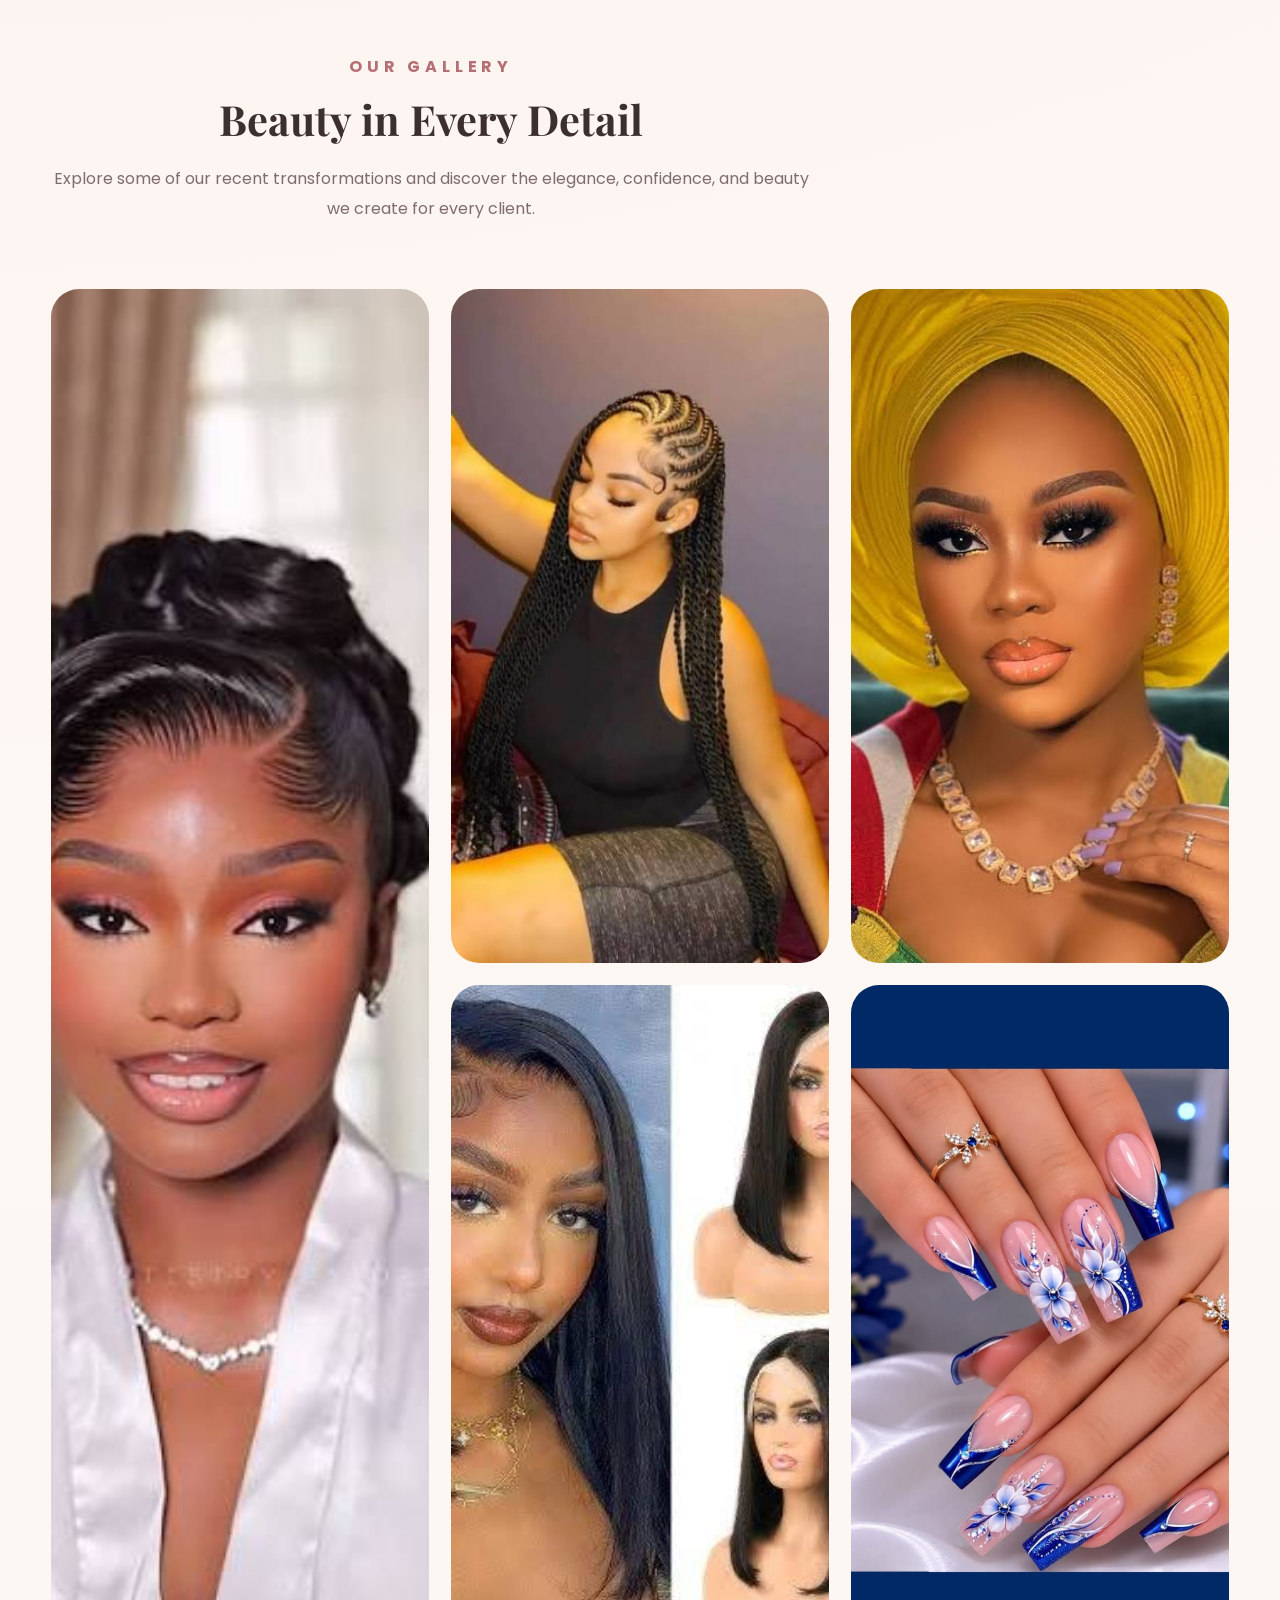
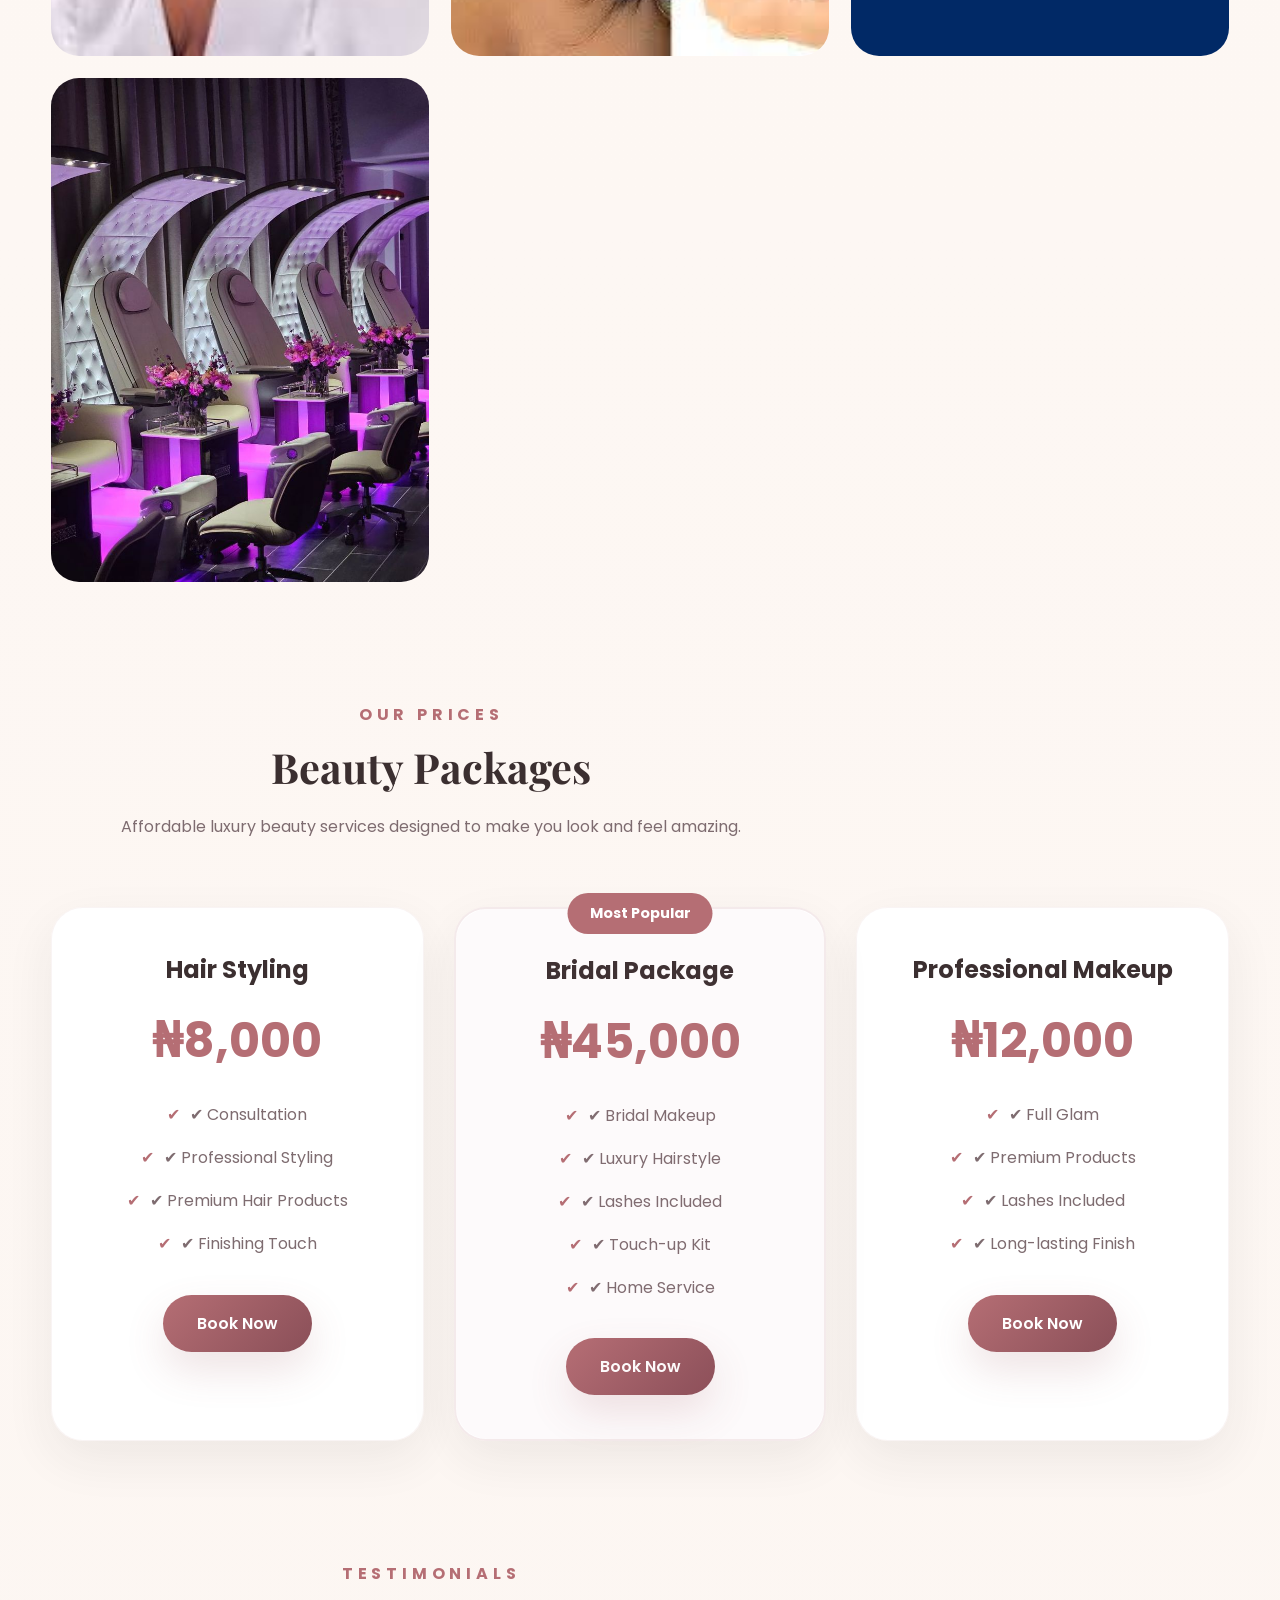
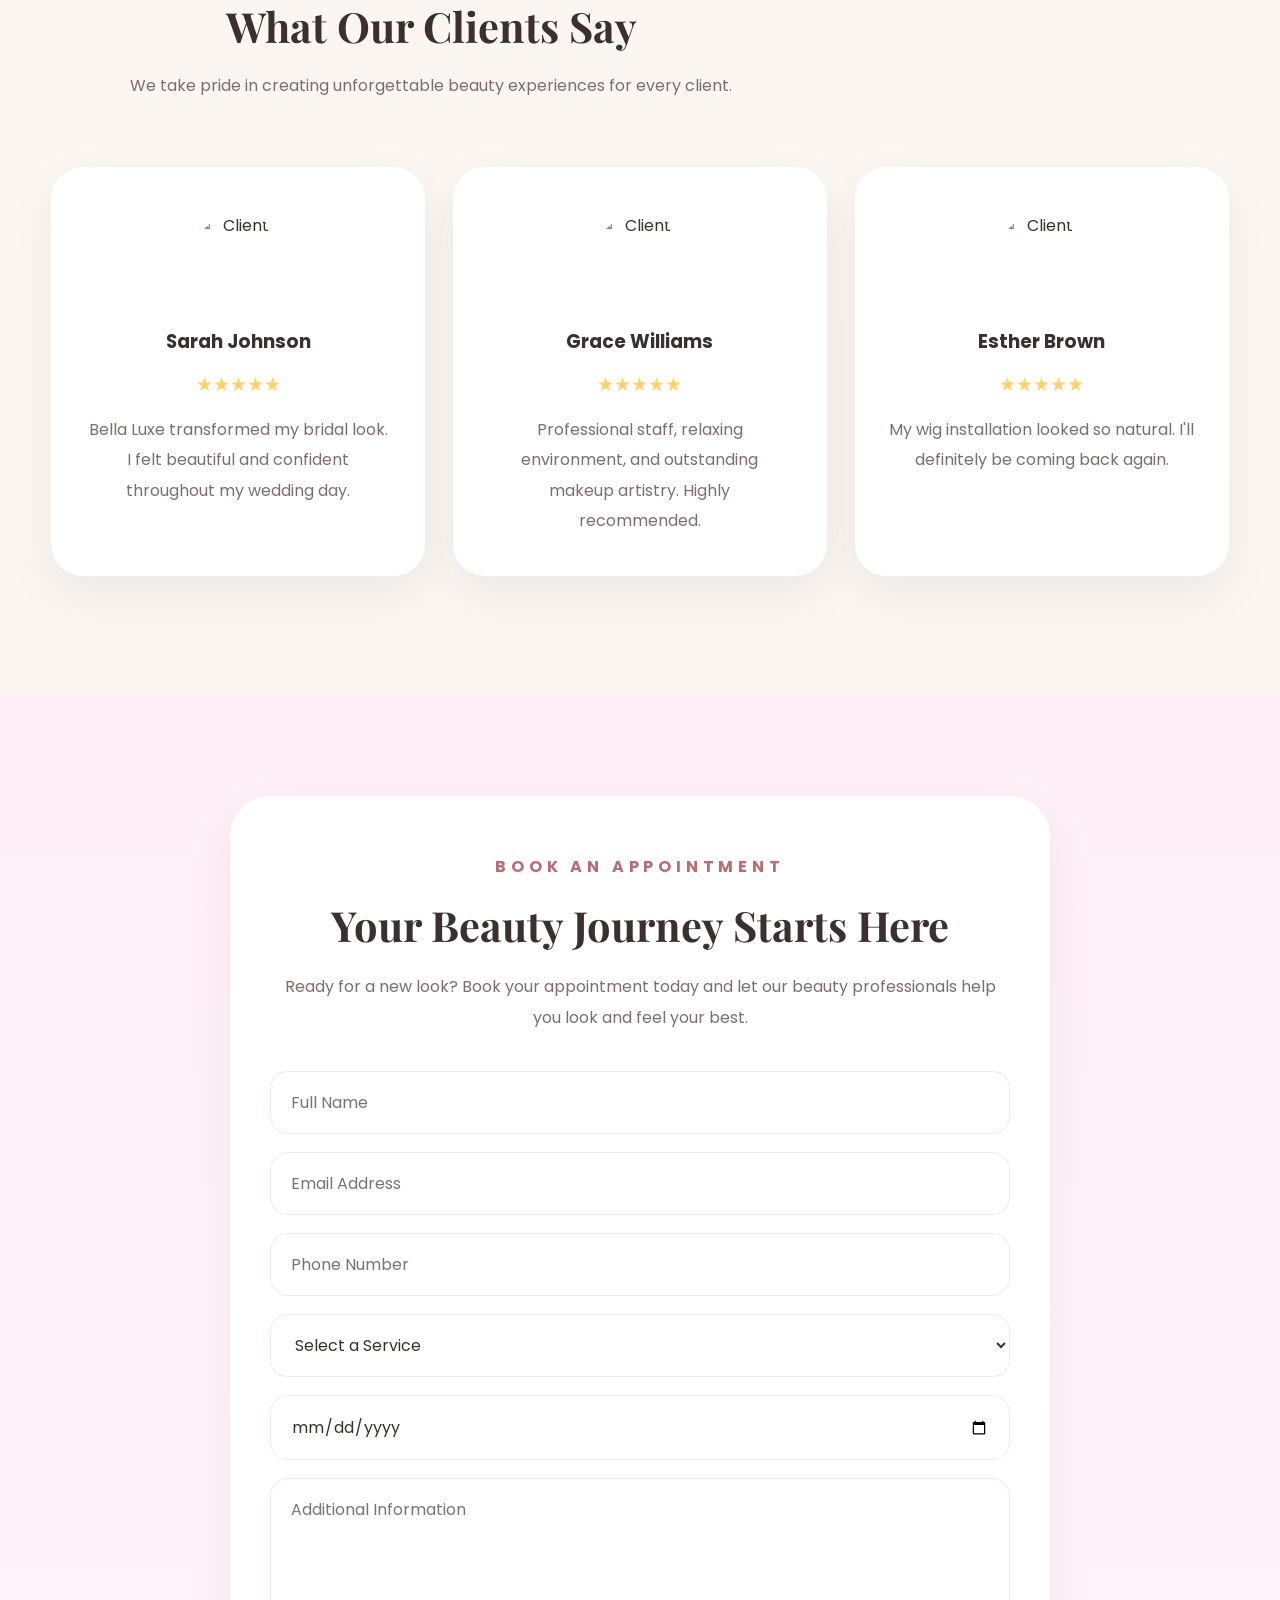
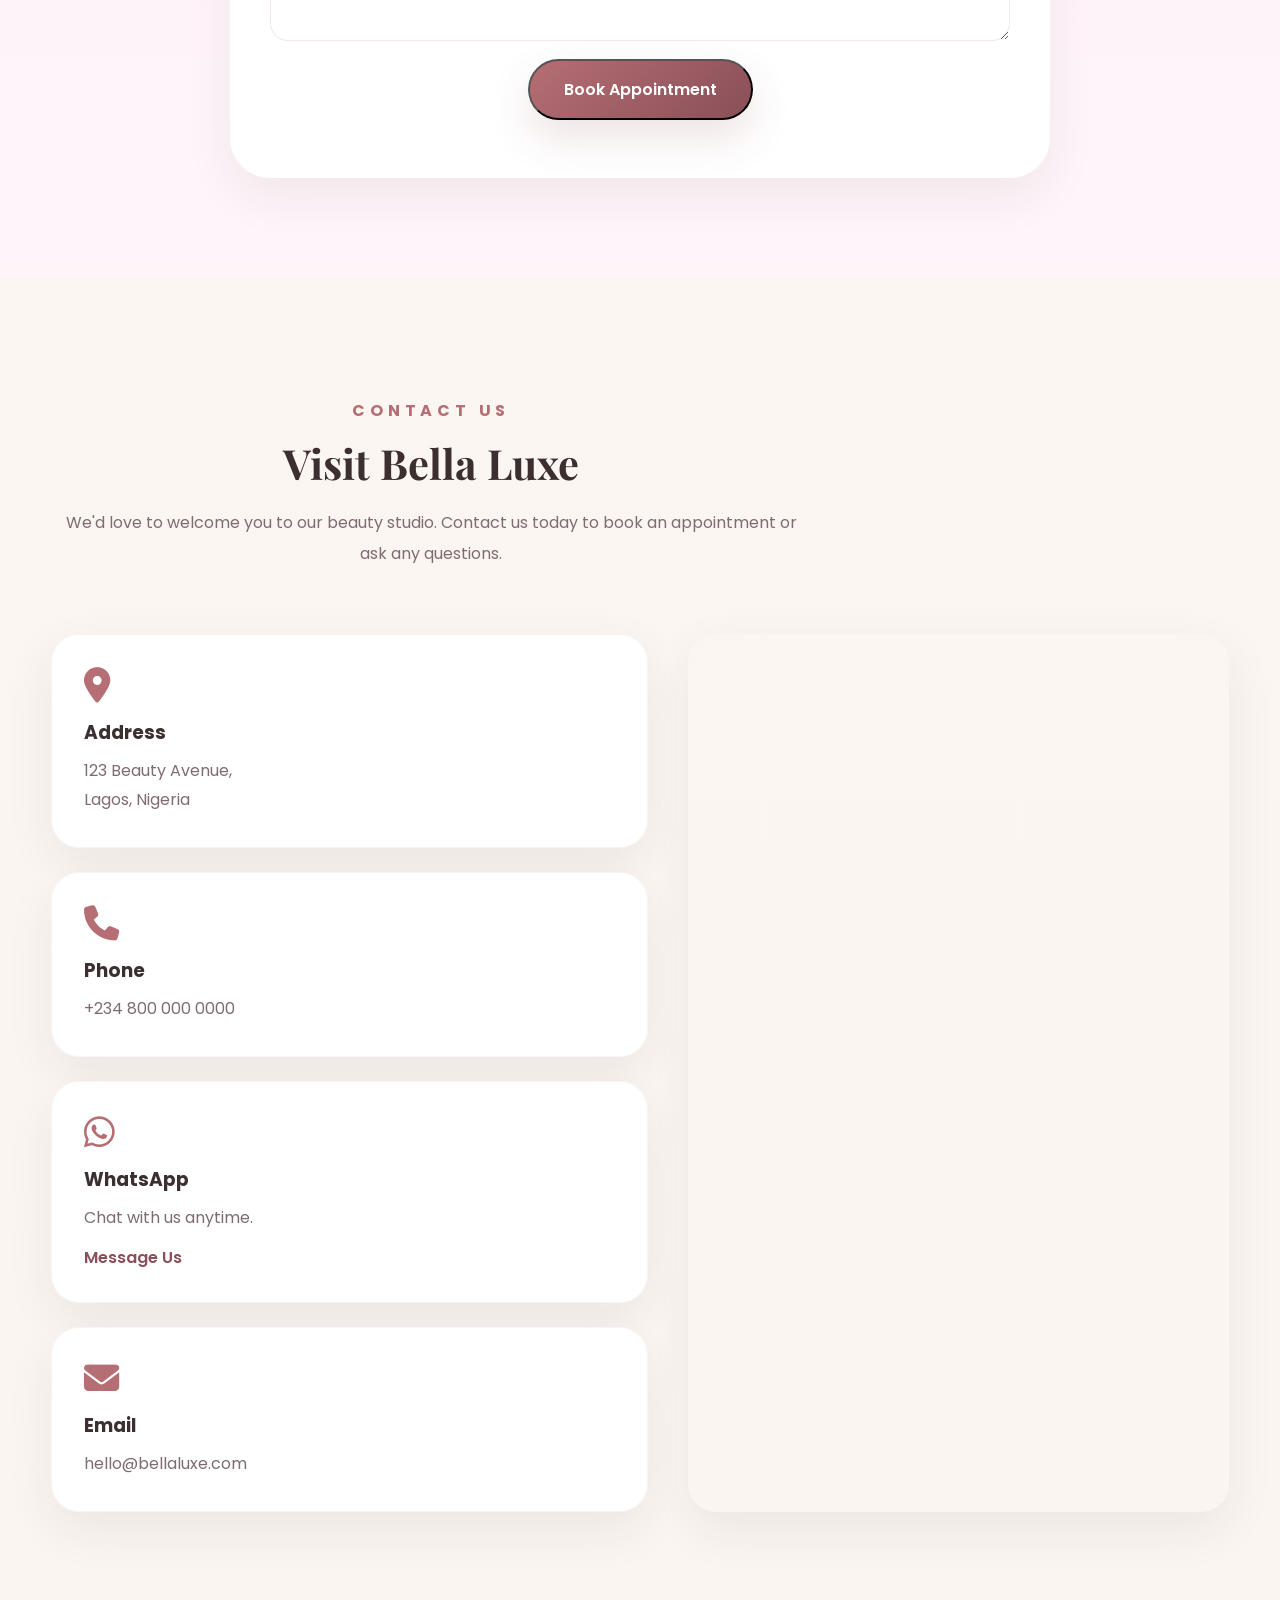
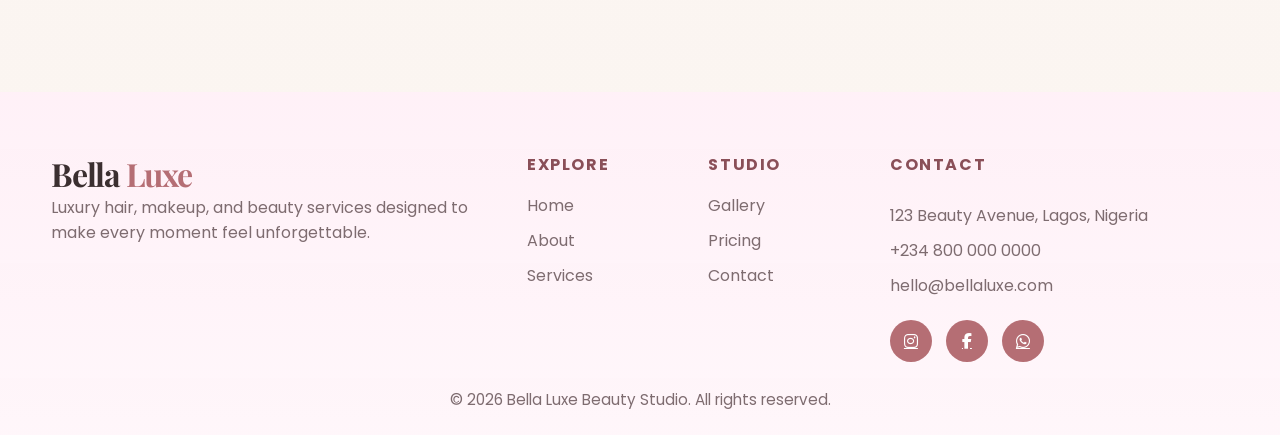
==== commit a2fe8eb9: "bella luxe beauty salon" ====
--- a/index.html
+++ b/index.html
@@ -4,7 +4,7 @@
     <meta charset="UTF-8">
     <meta name="viewport" content="width=device-width, initial-scale=1.0">
 
-    <title>Bella Luxe Beauty Studio | Hair & Makeup</title>
+    <title>Bella Luxe Beauty Salon</title>
 
     <!-- Google Fonts -->
     <link rel="preconnect" href="https://fonts.googleapis.com">
--- a/css/style.css
+++ b/css/style.css
@@ -136,9 +136,17 @@
 
 .menu-btn {
     display: none;
-    font-size: 1.9rem;
-    color: var(--accent);
+    font-size: 1.1rem;
+    color: var(--accent-strong);
+    background: rgba(255, 255, 255, 0.95);
+    border: 1px solid rgba(179, 110, 116, 0.18);
+    width: 50px;
+    height: 50px;
+    border-radius: 50%;
+    display: grid;
+    place-items: center;
     cursor: pointer;
+    box-shadow: 0 14px 30px rgba(0, 0, 0, 0.12);
 }
 
 /* ===========================
@@ -849,10 +857,13 @@
         display: none;
         flex-direction: column;
         gap: 0;
-        padding: 28px 24px;
-        background: rgba(255,255,255,0.97);
+        padding: 28px 24px 18px;
+        background: rgba(255,255,255,0.98);
         border-top: 1px solid rgba(179, 110, 116, 0.12);
-        box-shadow: 0 18px 40px rgba(0,0,0,0.12);
+        box-shadow: 0 24px 60px rgba(0,0,0,0.14);
+        height: calc(100vh - 86px);
+        overflow-y: auto;
+        z-index: 998;
     }
 
     .nav-links.show {
@@ -866,6 +877,7 @@
     .nav-links a {
         padding: 16px 0;
         border-bottom: 1px solid rgba(179, 110, 116, 0.08);
+        font-size: 1rem;
     }
 
     .book-btn {
@@ -874,6 +886,19 @@
 
     .menu-btn {
         display: block;
+        position: absolute;
+        top: 22px;
+        right: 24px;
+        background: var(--accent);
+        color: #fff;
+        width: 48px;
+        height: 48px;
+        border-radius: 50%;
+        display: grid;
+        place-items: center;
+        box-shadow: 0 18px 40px rgba(147, 79, 88, 0.18);
+        cursor: pointer;
+        z-index: 1100;
     }
 
     .gallery-grid {
@@ -902,6 +927,87 @@
     .hero-buttons,
     .booking-form {
         gap: 14px;
+    }
+}
+
+@media (max-width: 480px) {
+    .navbar {
+        padding: 12px 0;
+        position: relative;
+    }
+
+    .logo {
+        font-size: 1.35rem;
+    }
+
+    .hero {
+        min-height: 82vh;
+        margin-top: 72px;
+    }
+
+    .hero-content {
+        width: min(100%, 94%);
+        padding: 34px 16px;
+        border-radius: 22px;
+    }
+
+    .hero h1 {
+        font-size: clamp(2.1rem, 8vw, 2.7rem);
+    }
+
+    .hero h3 {
+        font-size: 0.8rem;
+        letter-spacing: 0.22em;
+        margin-bottom: 12px;
+    }
+
+    .hero-buttons {
+        flex-direction: column;
+        align-items: stretch;
+    }
+
+    .btn,
+    .btn-outline {
+        width: 100%;
+    }
+
+    .section-title h2 {
+        font-size: 1.8rem;
+    }
+
+    .nav-links {
+        inset: 72px 0 auto 0;
+        height: calc(100vh - 72px);
+        padding: 20px 18px 16px;
+    }
+
+    .menu-btn {
+        top: 14px;
+        right: 14px;
+        width: 44px;
+        height: 44px;
+    }
+
+    .testimonial-card,
+    .contact-card,
+    .booking-form,
+    .about-card,
+    .service-card,
+    .pricing-card {
+        padding: 18px;
+    }
+
+    .footer {
+        padding: 42px 0 20px;
+    }
+
+    .footer-links {
+        grid-template-columns: 1fr;
+        gap: 16px;
+    }
+
+    .social-icons {
+        flex-wrap: wrap;
     }
 }
 
